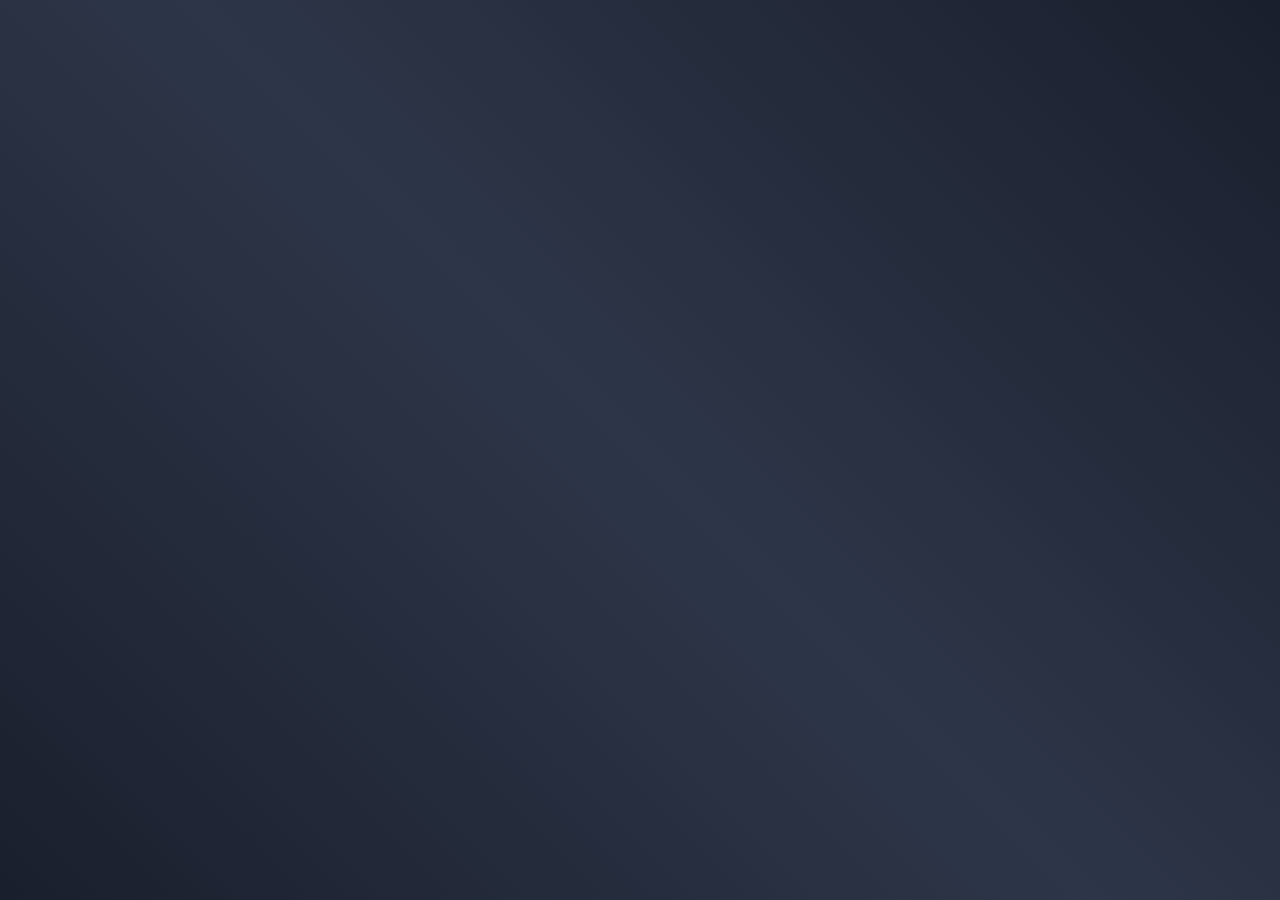
==== game.html @ f8955666 "Initial portfolio release: Browser RPG in vanilla JavaScript: character creation, quests, turn-based" ====
<!DOCTYPE html>
<html lang="tr">

<head>
    <meta charset="UTF-8">
    <meta name="viewport" content="width=device-width, initial-scale=1.0">
    <title>Medieval Quest - Gelişmiş RPG</title>
    <link rel="stylesheet" href="style.css">
    <link
        href="https://fonts.googleapis.com/css2?family=Cinzel:wght@400;500;600;700&family=Inter:wght@300;400;500;600;700&display=swap"
        rel="stylesheet">
</head>

<body>
    <canvas id="particle-canvas"></canvas>

    <!-- Ana Menü -->
    <div id="main-menu" class="screen active">
        <div class="hero-content">
            <h1 class="main-title font-medieval">Medieval Quest</h1>
            <p class="subtitle">
                Krallığın kaderi senin ellerinde. Efsaneni yazmaya hazır mısın?
            </p>
            <div class="action-buttons">
                <button class="btn btn-primary" onclick="continueLatestGame()">✨ Maceraya Devam Et</button>
                <button class="btn btn-secondary" onclick="openLoadGameModal()">💾 Kayıtlı Oyunlar</button>
                <button class="btn btn-info" onclick="openSettings()">⚙️ Ayarlar</button>
            </div>

            <!-- Hızlı İstatistikler -->
            <div class="quick-stats">
                <div class="stat-card">
                    <h3>Toplam Oynama Süresi</h3>
                    <p id="total-playtime">0 saat</p>
                </div>
                <div class="stat-card">
                    <h3>Tamamlanan Görevler</h3>
                    <p id="completed-quests">0</p>
                </div>
                <div class="stat-card">
                    <h3>Kazanılan Başarımlar</h3>
                    <p id="earned-achievements">0/50</p>
                </div>
            </div>
        </div>
    </div>

    <!-- Oyun Arayüzü -->
    <div id="game-container" class="hidden">
        <nav class="nav-bar">
            <!-- Dinamik olarak doldurulacak -->
        </nav>

        <main id="game-screen" class="screen game-screen">
            <div class="sidebar" id="left-sidebar">
                <!-- Karakter bilgileri -->
            </div>

            <div class="game-area" id="center-game-area">
                <!-- Lokasyon ve eylemler -->
            </div>

            <div class="right-panel" id="right-panel">
                <!-- Görevler ve bilgiler -->
            </div>
        </main>
    </div>

    <!-- Modal Pencereler -->
    <div id="load-game-modal" class="modal">
        <div class="modal-content large">
            <div class="modal-header">
                <h2 class="modal-title font-medieval">Kayıtlı Maceralar</h2>
                <button class="close-btn" onclick="closeLoadGameModal()">&times;</button>
            </div>
            <div id="save-slots-container"></div>
        </div>
    </div>

    <!-- Gelişmiş Karakter Yaratma -->
    <div id="character-creation-modal" class="modal">
        <div class="modal-content extra-large">
            <div class="modal-header">
                <h2 class="modal-title font-medieval">Efsaneni Yarat</h2>
                <button class="close-btn" onclick="closeCharacterCreationModal()">&times;</button>
            </div>

            <div class="creation-steps">
                <div class="step-indicator">
                    <span class="step active" data-step="1">İsim & Irk</span>
                    <span class="step" data-step="2">Sınıf</span>
                    <span class="step" data-step="3">Geçmiş</span>
                    <span class="step" data-step="4">Onay</span>
                </div>

                <div id="character-creation-content">
                    <!-- Adım 1: İsim ve Irk -->
                    <div class="creation-step active" id="step-1">
                        <div class="form-group">
                            <label for="character-name-input">Kahramanın Adı</label>
                            <input type="text" id="character-name-input" placeholder="Unutulmaz bir isim seç...">
                        </div>

                        <h3 class="font-medieval">Irk Seçimi</h3>
                        <div class="race-selection">
                            <div class="race-card" data-race="human">
                                <div class="race-icon">👨</div>
                                <h4>İnsan</h4>
                                <p>Uyum yeteneği yüksek, çok yönlü</p>
                                <div class="race-bonuses">
                                    <span>+1 Tüm Beceriler</span>
                                    <span>+10% XP Kazanımı</span>
                                </div>
                            </div>

                            <div class="race-card" data-race="elf">
                                <div class="race-icon">🧝</div>
                                <h4>Elf</h4>
                                <p>Doğa ile uyumlu, keskin nişancı</p>
                                <div class="race-bonuses">
                                    <span>+3 Çeviklik</span>
                                    <span>Okçuluk Ustalığı</span>
                                </div>
                            </div>

                            <div class="race-card" data-race="dwarf">
                                <div class="race-icon">🧔</div>
                                <h4>Cüce</h4>
                                <p>Dayanıklı, zanaatkâr ruhlu</p>
                                <div class="race-bonuses">
                                    <span>+3 Dayanıklılık</span>
                                    <span>Zırh Ustalığı</span>
                                </div>
                            </div>
                        </div>
                    </div>

                    <!-- Diğer adımlar buraya eklenecek -->
                </div>

                <div class="creation-navigation">
                    <button class="btn btn-secondary" onclick="previousCreationStep()">Geri</button>
                    <button class="btn btn-primary" onclick="nextCreationStep()">İleri</button>
                </div>
            </div>
        </div>
    </div>

    <!-- Gelişmiş Görev Defteri -->
    <div id="quest-journal-modal" class="modal">
        <div class="modal-content large">
            <div class="modal-header">
                <h2 class="modal-title font-medieval">Görev Defteri</h2>
                <button class="close-btn" onclick="closeQuestJournal()">&times;</button>
            </div>

            <div class="quest-tabs">
                <button class="tab-btn active" data-tab="active">Aktif Görevler</button>
                <button class="tab-btn" data-tab="completed">Tamamlananlar</button>
                <button class="tab-btn" data-tab="failed">Başarısızlar</button>
            </div>

            <div id="quest-journal-content"></div>
        </div>
    </div>

    <!-- GÖRSEL SAVAŞ EKRANI MODALI -->
    <div id="combat-modal" class="modal">
        <div class="modal-content large combat-content">
            <div class="modal-header">
                <h2 class="modal-title font-medieval" id="combat-title">Savaş!</h2>
                <!-- Kapatma butonu yok, savaş bitmeden çıkılmaz -->
            </div>

            <div class="combat-arena">
                <!-- Oyuncu Tarafı -->
                <div class="combatant player-side">
                    <div class="combat-portrait player-portrait">
                        👤
                    </div>
                    <div class="combat-stats">
                        <h3 id="combat-player-name">Kahraman</h3>
                        <div class="bar-container health-bar-container">
                            <div class="bar-fill health-bar" id="combat-player-hp" style="width: 100%;"></div>
                            <span class="bar-text" id="combat-player-hp-text">100/100</span>
                        </div>
                        <div class="energy-pips" id="combat-player-energy">
                            <!-- Enerji/Stamina göstergeleri -->
                            <span class="pip active">⚡</span><span class="pip active">⚡</span><span
                                class="pip active">⚡</span>
                        </div>
                    </div>
                    <div class="damage-indicator" id="player-damage-indicator"></div>
                </div>

                <!-- VS -->
                <div class="combat-vs font-medieval">VS</div>

                <!-- Düşman Tarafı -->
                <div class="combatant enemy-side">
                    <div class="combat-portrait enemy-portrait" id="combat-enemy-icon">
                        👹
                    </div>
                    <div class="combat-stats">
                        <h3 id="combat-enemy-name">Düşman</h3>
                        <div class="bar-container health-bar-container">
                            <div class="bar-fill health-bar" id="combat-enemy-hp" style="width: 100%;"></div>
                            <span class="bar-text" id="combat-enemy-hp-text">100/100</span>
                        </div>
                        <div class="energy-pips" id="combat-enemy-energy">
                            <span class="pip active">💀</span><span class="pip active">💀</span><span
                                class="pip active">💀</span>
                        </div>
                    </div>
                    <div class="damage-indicator" id="enemy-damage-indicator"></div>
                </div>
            </div>

            <div class="combat-log" id="combat-log-display">
                <!-- Savaş günlüğü -->
                <p>Savaş başlıyor...</p>
            </div>

            <div class="combat-actions">
                <button class="btn btn-primary" onclick="combatAction('attack')">⚔️ Saldır</button>
                <button class="btn btn-secondary" onclick="combatAction('defend')">🛡️ Savun</button>
                <button class="btn btn-info" onclick="combatAction('item')">🧪 Eşya</button>
                <button class="btn btn-danger" onclick="combatAction('flee')">🏃 Kaç</button>
            </div>
        </div>
    </div>

    <!-- TÜCCAR / DÜKKAN MODALI -->
    <div id="merchant-modal" class="modal">
        <div class="modal-content large">
            <div class="modal-header">
                <h2 class="modal-title font-medieval" id="merchant-title">Dükkan</h2>
                <button class="close-btn" onclick="closeMerchantModal()">&times;</button>
            </div>

            <div class="merchant-layout">
                <div class="merchant-keeper">
                    <div class="merchant-portrait">👳</div>
                    <p class="merchant-quote">"En iyi mallar bende, dostum!"</p>
                    <div class="player-gold-display">
                        💰 Senin Altının: <span id="player-gold-amount">0</span>
                    </div>
                </div>

                <div class="shop-tabs">
                    <button class="tab-btn active" onclick="switchShopTab('buy')">Satın Al</button>
                    <button class="tab-btn" onclick="switchShopTab('sell')">Sat</button>
                </div>

                <div class="shop-items-grid" id="shop-items-container">
                    <!-- Eşyalar buraya gelecek -->
                </div>
            </div>
        </div>
    </div>

    <!-- Gelişmiş Envanter Sistemi -->
    <div id="inventory-modal" class="modal">
        <div class="modal-content large">
            <div class="modal-header">
                <h2 class="modal-title font-medieval">Envanter & Ekipman</h2>
                <button class="close-btn" onclick="closeInventory()">&times;</button>
            </div>

            <div class="inventory-layout">
                <div class="equipment-slots">
                    <!-- Ekipman yuvaları -->
                </div>

                <div class="inventory-grid-container">
                    <div class="inventory-controls">
                        <input type="text" placeholder="Eşya ara..." id="item-search">
                        <select id="item-filter">
                            <option value="all">Tüm Eşyalar</option>
                            <option value="weapon">Silahlar</option>
                            <option value="armor">Zırhlar</option>
                            <option value="consumable">Tüketilebilirler</option>
                            <option value="quest">Görev Eşyaları</option>
                        </select>
                    </div>

                    <div class="inventory-grid" id="inventory-items"></div>
                </div>
            </div>
        </div>
    </div>

    <!-- Diğer modal pencereler... -->

    <script src="gamedata.js"></script>
    <script src="system.js"></script>
    <script src="audio.js"></script>
    <script src="main.js"></script>
</body>

</html>
---- style.css ----
/* =================================================================================
   GELİŞMİŞ CSS - Medieval Quest RPG v3.0
   ================================================================================= */

   :root {
    /* Renk Paleti */
    --primary-dark: #1a1f2d;
    --primary-medium: #2d3648;
    --primary-light: #3f4b63;
    --accent-gold: #d4af37;
    --accent-silver: #c0c0c0;
    --accent-bronze: #cd7f32;
    --text-primary: #e0e0e0;
    --text-secondary: #b0b0b0;
    --text-muted: #888;
    --success: #4caf50;
    --warning: #ff9800;
    --danger: #f44336;
    --info: #2196f3;
    
    /* Tipografi */
    --font-medieval: 'Cinzel', serif;
    --font-ui: 'Inter', sans-serif;
    
    /* Boyutlar */
    --border-radius: 8px;
    --border-radius-lg: 12px;
    --spacing-xs: 4px;
    --spacing-sm: 8px;
    --spacing-md: 16px;
    --spacing-lg: 24px;
    --spacing-xl: 32px;
    
    /* Animasyonlar */
    --transition-fast: 0.2s ease;
    --transition-normal: 0.3s ease;
    --transition-slow: 0.5s ease;
}

/* Temel Stiller */
* {
    margin: 0;
    padding: 0;
    box-sizing: border-box;
}

body {
    font-family: var(--font-ui);
    background: linear-gradient(135deg, var(--primary-dark) 0%, var(--primary-medium) 100%);
    color: var(--text-primary);
    min-height: 100vh;
    overflow-x: hidden;
}

.font-medieval {
    font-family: var(--font-medieval);
    font-weight: 600;
    letter-spacing: 0.5px;
}

/* Parçacık Arkaplanı */
#particle-canvas {
    position: fixed;
    top: 0;
    left: 0;
    width: 100%;
    height: 100%;
    z-index: -1;
    background: linear-gradient(45deg, #1a1f2d 0%, #2d3648 50%, #1a1f2d 100%);
}

/* Ekran Yönetimi */
.screen {
    display: none;
    min-height: 100vh;
    padding: var(--spacing-lg);
}

.screen.active {
    display: flex;
    flex-direction: column;
}

/* Ana Menü */
#main-menu {
    justify-content: center;
    align-items: center;
    text-align: center;
    background: rgba(26, 31, 45, 0.9);
}

.hero-content {
    max-width: 800px;
    padding: var(--spacing-xl);
}

.main-title {
    font-size: 4rem;
    color: var(--accent-gold);
    text-shadow: 0 0 20px rgba(212, 175, 55, 0.5);
    margin-bottom: var(--spacing-md);
    animation: glow 2s ease-in-out infinite alternate;
}

.subtitle {
    font-size: 1.2rem;
    color: var(--text-secondary);
    margin-bottom: var(--spacing-xl);
    line-height: 1.6;
}

@keyframes glow {
    from { text-shadow: 0 0 20px rgba(212, 175, 55, 0.5); }
    to { text-shadow: 0 0 30px rgba(212, 175, 55, 0.8), 0 0 40px rgba(212, 175, 55, 0.6); }
}

/* Buton Sistemleri */
.btn {
    padding: var(--spacing-md) var(--spacing-lg);
    border: none;
    border-radius: var(--border-radius);
    font-family: var(--font-ui);
    font-size: 1rem;
    font-weight: 600;
    cursor: pointer;
    transition: all var(--transition-fast);
    text-decoration: none;
    display: inline-flex;
    align-items: center;
    justify-content: center;
    gap: var(--spacing-sm);
    margin: var(--spacing-sm);
    min-width: 160px;
}

.btn-primary {
    background: linear-gradient(135deg, var(--accent-gold) 0%, #b8941f 100%);
    color: var(--primary-dark);
    box-shadow: 0 4px 15px rgba(212, 175, 55, 0.3);
}

.btn-primary:hover {
    transform: translateY(-2px);
    box-shadow: 0 6px 20px rgba(212, 175, 55, 0.4);
}

.btn-secondary {
    background: rgba(63, 75, 99, 0.8);
    color: var(--text-primary);
    border: 2px solid var(--primary-light);
}

.btn-secondary:hover {
    background: rgba(63, 75, 99, 1);
    border-color: var(--accent-silver);
}

.btn-info {
    background: transparent;
    color: var(--accent-silver);
    border: 2px solid var(--accent-silver);
}

.btn-info:hover {
    background: rgba(192, 192, 192, 0.1);
}

.action-buttons {
    display: flex;
    gap: var(--spacing-md);
    justify-content: center;
    flex-wrap: wrap;
    margin: var(--spacing-xl) 0;
}

/* Hızlı İstatistikler */
.quick-stats {
    display: grid;
    grid-template-columns: repeat(auto-fit, minmax(200px, 1fr));
    gap: var(--spacing-md);
    margin-top: var(--spacing-xl);
    max-width: 600px;
    margin-left: auto;
    margin-right: auto;
}

.stat-card {
    background: rgba(45, 54, 72, 0.6);
    padding: var(--spacing-lg);
    border-radius: var(--border-radius);
    border-left: 4px solid var(--accent-gold);
    text-align: left;
}

.stat-card h3 {
    font-size: 0.9rem;
    color: var(--text-secondary);
    margin-bottom: var(--spacing-xs);
}

.stat-card p {
    font-size: 1.5rem;
    font-weight: 700;
    color: var(--accent-gold);
}

/* Oyun Arayüzü */
#game-container {
    display: flex;
    flex-direction: column;
    min-height: 100vh;
}

.nav-bar {
    background: rgba(26, 31, 45, 0.95);
    padding: var(--spacing-md);
    border-bottom: 2px solid var(--accent-gold);
    display: flex;
    justify-content: space-between;
    align-items: center;
    backdrop-filter: blur(10px);
}

.game-screen {
    display: grid;
    grid-template-columns: 280px 1fr 320px;
    gap: var(--spacing-md);
    flex: 1;
    padding: var(--spacing-md);
}

/* Yan Paneller */
.sidebar, .right-panel {
    background: rgba(45, 54, 72, 0.8);
    border-radius: var(--border-radius-lg);
    padding: var(--spacing-md);
    backdrop-filter: blur(5px);
    border: 1px solid rgba(63, 75, 99, 0.5);
}

/* Karakter Paneli */
.character-panel {
    text-align: center;
}

.character-portrait {
    width: 120px;
    height: 120px;
    border-radius: 50%;
    background: linear-gradient(135deg, var(--primary-light) 0%, var(--primary-medium) 100%);
    margin: 0 auto var(--spacing-md);
    display: flex;
    align-items: center;
    justify-content: center;
    font-size: 3rem;
    border: 3px solid var(--accent-gold);
}

.status-bars {
    margin: var(--spacing-md) 0;
}

.status-bar {
    margin: var(--spacing-sm) 0;
    text-align: left;
}

.bar-label {
    display: flex;
    justify-content: space-between;
    font-size: 0.9rem;
    margin-bottom: 2px;
}

.bar-container {
    height: 8px;
    background: rgba(0, 0, 0, 0.3);
    border-radius: 4px;
    overflow: hidden;
}

.bar-fill {
    height: 100%;
    border-radius: 4px;
    transition: width var(--transition-normal);
}

.health-bar { background: linear-gradient(90deg, #f44336, #ff9800); }
.mana-bar { background: linear-gradient(90deg, #2196f3, #03a9f4); }
.stamina-bar { background: linear-gradient(90deg, #4caf50, #8bc34a); }

/* Ekipman Grid */
.equipment-grid {
    display: grid;
    grid-template-columns: repeat(2, 1fr);
    gap: var(--spacing-sm);
    margin-top: var(--spacing-md);
}

.equipment-slot {
    background: rgba(63, 75, 99, 0.5);
    border: 2px dashed rgba(192, 192, 192, 0.3);
    border-radius: var(--border-radius);
    height: 60px;
    display: flex;
    align-items: center;
    justify-content: center;
    cursor: pointer;
    transition: all var(--transition-fast);
}

.equipment-slot:hover {
    border-color: var(--accent-silver);
    background: rgba(63, 75, 99, 0.7);
}

.equipment-slot.filled {
    border-style: solid;
    border-color: var(--accent-gold);
}

/* Ana Oyun Alanı */
.game-area {
    background: rgba(26, 31, 45, 0.9);
    border-radius: var(--border-radius-lg);
    padding: var(--spacing-lg);
    min-height: 600px;
}

.location-display {
    text-align: center;
}

.location-image {
    width: 100%;
    height: 300px;
    background: linear-gradient(135deg, #3f4b63 0%, #2d3648 100%);
    border-radius: var(--border-radius);
    margin: var(--spacing-md) 0;
    display: flex;
    align-items: center;
    justify-content: center;
    font-size: 4rem;
    color: rgba(255, 255, 255, 0.1);
}

.location-actions {
    display: grid;
    grid-template-columns: repeat(auto-fit, minmax(200px, 1fr));
    gap: var(--spacing-md);
    margin-top: var(--spacing-lg);
}

.action-btn {
    padding: var(--spacing-md);
    background: rgba(63, 75, 99, 0.7);
    border: 2px solid transparent;
    border-radius: var(--border-radius);
    color: var(--text-primary);
    font-family: var(--font-ui);
    font-size: 1rem;
    cursor: pointer;
    transition: all var(--transition-fast);
    display: flex;
    align-items: center;
    justify-content: center;
    gap: var(--spacing-sm);
}

.action-btn:hover {
    background: rgba(63, 75, 99, 1);
    border-color: var(--accent-gold);
    transform: translateY(-1px);
}

/* Sağ Panel - Görev Takipçisi */
.quest-tracker {
    max-height: 400px;
    overflow-y: auto;
}

.quest-tracker-item {
    background: rgba(63, 75, 99, 0.5);
    border-radius: var(--border-radius);
    padding: var(--spacing-md);
    margin-bottom: var(--spacing-md);
    border-left: 3px solid var(--accent-gold);
}

.quest-tracker-item h4 {
    color: var(--accent-gold);
    margin-bottom: var(--spacing-sm);
}

.quest-objective {
    display: flex;
    align-items: center;
    gap: var(--spacing-sm);
    margin: var(--spacing-xs) 0;
    font-size: 0.9rem;
}

.quest-objective.completed {
    color: var(--text-muted);
    text-decoration: line-through;
}

.objective-status {
    font-weight: bold;
}

.objective-progress {
    margin-left: auto;
    font-size: 0.8rem;
    color: var(--text-muted);
}

/* Modal Sistemleri */
.modal {
    display: none;
    position: fixed;
    top: 0;
    left: 0;
    width: 100%;
    height: 100%;
    background: rgba(0, 0, 0, 0.8);
    z-index: 1000;
    backdrop-filter: blur(5px);
}

.modal.active {
    display: flex;
    align-items: center;
    justify-content: center;
}

.modal-content {
    background: linear-gradient(135deg, var(--primary-medium) 0%, var(--primary-dark) 100%);
    border-radius: var(--border-radius-lg);
    border: 2px solid var(--accent-gold);
    max-width: 90%;
    max-height: 90%;
    overflow: hidden;
    box-shadow: 0 20px 40px rgba(0, 0, 0, 0.5);
}

.modal-content.small { width: 400px; }
.modal-content.medium { width: 600px; }
.modal-content.large { width: 800px; }
.modal-content.extra-large { width: 1000px; }

.modal-header {
    background: rgba(26, 31, 45, 0.9);
    padding: var(--spacing-lg);
    border-bottom: 1px solid var(--accent-gold);
    display: flex;
    justify-content: space-between;
    align-items: center;
}

.modal-title {
    color: var(--accent-gold);
    font-size: 1.5rem;
}

.close-btn {
    background: none;
    border: none;
    color: var(--text-secondary);
    font-size: 1.5rem;
    cursor: pointer;
    padding: var(--spacing-xs);
    transition: color var(--transition-fast);
}

.close-btn:hover {
    color: var(--accent-gold);
}

.modal-body {
    padding: var(--spacing-lg);
    max-height: 70vh;
    overflow-y: auto;
}

/* Karakter Yaratma */
.creation-steps {
    display: flex;
    flex-direction: column;
    height: 600px;
}

.step-indicator {
    display: flex;
    justify-content: space-between;
    margin-bottom: var(--spacing-lg);
    padding: 0 var(--spacing-lg);
}

.step {
    padding: var(--spacing-sm) var(--spacing-md);
    background: rgba(63, 75, 99, 0.5);
    border-radius: var(--border-radius);
    color: var(--text-muted);
    cursor: pointer;
    transition: all var(--transition-fast);
}

.step.active {
    background: var(--accent-gold);
    color: var(--primary-dark);
    font-weight: 600;
}

.creation-step {
    display: none;
    flex: 1;
    padding: var(--spacing-lg);
}

.creation-step.active {
    display: block;
}

.race-selection {
    display: grid;
    grid-template-columns: repeat(auto-fit, minmax(200px, 1fr));
    gap: var(--spacing-md);
    margin-top: var(--spacing-lg);
}

.race-card {
    background: rgba(63, 75, 99, 0.5);
    border: 2px solid transparent;
    border-radius: var(--border-radius);
    padding: var(--spacing-lg);
    text-align: center;
    cursor: pointer;
    transition: all var(--transition-fast);
}

.race-card:hover {
    border-color: var(--accent-silver);
    transform: translateY(-2px);
}

.race-card.selected {
    border-color: var(--accent-gold);
    background: rgba(212, 175, 55, 0.1);
}

.race-icon {
    font-size: 3rem;
    margin-bottom: var(--spacing-md);
}

.race-bonuses {
    margin-top: var(--spacing-md);
}

.race-bonuses span {
    display: block;
    font-size: 0.8rem;
    color: var(--success);
    margin: 2px 0;
}

/* Envanter Sistemi */
.inventory-layout {
    display: grid;
    grid-template-columns: 300px 1fr;
    gap: var(--spacing-lg);
    height: 500px;
}

.equipment-slots {
    display: grid;
    grid-template-rows: repeat(8, 60px);
    gap: var(--spacing-sm);
}

.equipment-slot-large {
    background: rgba(63, 75, 99, 0.5);
    border: 2px dashed rgba(192, 192, 192, 0.3);
    border-radius: var(--border-radius);
    display: flex;
    align-items: center;
    justify-content: center;
    cursor: pointer;
}

.inventory-controls {
    display: flex;
    gap: var(--spacing-md);
    margin-bottom: var(--spacing-md);
}

#item-search, #item-filter {
    padding: var(--spacing-sm);
    background: rgba(63, 75, 99, 0.7);
    border: 1px solid var(--primary-light);
    border-radius: var(--border-radius);
    color: var(--text-primary);
    font-family: var(--font-ui);
}

.inventory-grid {
    display: grid;
    grid-template-columns: repeat(5, 1fr);
    gap: var(--spacing-sm);
    max-height: 400px;
    overflow-y: auto;
}

.inventory-item {
    background: rgba(63, 75, 99, 0.5);
    border: 1px solid transparent;
    border-radius: var(--border-radius);
    padding: var(--spacing-sm);
    text-align: center;
    cursor: pointer;
    transition: all var(--transition-fast);
}

.inventory-item:hover {
    border-color: var(--accent-silver);
    background: rgba(63, 75, 99, 0.7);
}

.item-icon {
    font-size: 2rem;
    margin-bottom: var(--spacing-xs);
}

.item-name {
    font-size: 0.8rem;
    margin-bottom: 2px;
}

.item-stats {
    font-size: 0.7rem;
    color: var(--text-muted);
}

/* Toast Bildirimleri */
.toast-container {
    position: fixed;
    top: 20px;
    right: 20px;
    z-index: 2000;
}

.toast {
    background: rgba(45, 54, 72, 0.95);
    border-left: 4px solid var(--accent-gold);
    border-radius: var(--border-radius);
    padding: var(--spacing-md);
    margin-bottom: var(--spacing-sm);
    min-width: 300px;
    box-shadow: 0 4px 15px rgba(0, 0, 0, 0.3);
    animation: slideInRight 0.3s ease;
    backdrop-filter: blur(10px);
}

.toast.success { border-left-color: var(--success); }
.toast.warning { border-left-color: var(--warning); }
.toast.error { border-left-color: var(--danger); }
.toast.info { border-left-color: var(--info); }

@keyframes slideInRight {
    from { transform: translateX(100%); opacity: 0; }
    to { transform: translateX(0); opacity: 1; }
}

/* Responsive Tasarım */
@media (max-width: 1200px) {
    .game-screen {
        grid-template-columns: 250px 1fr;
    }
    
    .right-panel {
        display: none;
    }
}

@media (max-width: 768px) {
    .game-screen {
        grid-template-columns: 1fr;
        gap: var(--spacing-md);
    }
    
    .sidebar {
        order: 2;
    }
    
    .game-area {
        order: 1;
    }
    
    .main-title {
        font-size: 2.5rem;
    }
    
    .action-buttons {
        flex-direction: column;
        align-items: center;
    }
    
    .btn {
        width: 100%;
        max-width: 300px;
    }
    
    .modal-content.extra-large {
        width: 95%;
        height: 95%;
    }
    
    .inventory-layout {
        grid-template-columns: 1fr;
        grid-template-rows: auto 1fr;
    }
}

/* Utility Sınıfları */
.hidden { display: none !important; }
.text-center { text-align: center; }
.text-right { text-align: right; }
.mt-1 { margin-top: var(--spacing-sm); }
.mt-2 { margin-top: var(--spacing-md); }
.mt-3 { margin-top: var(--spacing-lg); }
.mb-1 { margin-bottom: var(--spacing-sm); }
.mb-2 { margin-bottom: var(--spacing-md); }
.mb-3 { margin-bottom: var(--spacing-lg); }

/* Scrollbar Özelleştirme */
::-webkit-scrollbar {
    width: 8px;
}

::-webkit-scrollbar-track {
    background: rgba(63, 75, 99, 0.3);
    border-radius: 4px;
}


::-webkit-scrollbar-thumb {
    background: var(--accent-gold);
    border-radius: 4px;
}

::-webkit-scrollbar-thumb:hover {
    background: #b8941f;
}

/* =================================================================================
   YENİ EKLENEN STİLLER (AUDIO, SAVAŞ, DÜKKAN)
   ================================================================================= */

/* --- SAVAŞ EKRANI STİLLERİ --- */
.combat-content {
    background: linear-gradient(135deg, #2d1b2d 0%, #1a1a2e 100%);
    border-color: #f44336;
    display: flex;
    flex-direction: column;
}

.combat-arena {
    display: flex;
    justify-content: space-between;
    align-items: center;
    padding: var(--spacing-lg);
    background: rgba(0, 0, 0, 0.3);
    border-radius: var(--border-radius);
    margin-bottom: var(--spacing-md);
    position: relative;
    min-height: 250px;
}

.combatant {
    display: flex;
    flex-direction: column;
    align-items: center;
    width: 40%;
    position: relative;
}

.combat-portrait {
    width: 100px;
    height: 100px;
    border-radius: 50%;
    background: #3f4b63;
    display: flex;
    align-items: center;
    justify-content: center;
    font-size: 3rem;
    border: 4px solid #555;
    box-shadow: 0 0 20px rgba(0,0,0,0.5);
    transition: transform 0.2s;
    z-index: 2;
}

.player-portrait { border-color: var(--accent-gold); }
.enemy-portrait { border-color: #f44336; }

.combat-stats {
    width: 100%;
    margin-top: var(--spacing-md);
    background: rgba(0, 0, 0, 0.5);
    padding: var(--spacing-sm);
    border-radius: var(--border-radius);
}

.health-bar-container {
    height: 12px;
    background: #111;
    margin-top: 5px;
    position: relative;
}

.health-bar {
    transition: width 0.3s ease-out;
}

.bar-text {
    position: absolute;
    top: -18px;
    right: 0;
    font-size: 0.8rem;
    color: #fff;
}

.energy-pips {
    margin-top: 5px;
    display: flex;
    justify-content: center;
    font-size: 0.8rem;
}

.pip { opacity: 0.3; margin: 0 2px; }
.pip.active { opacity: 1; text-shadow: 0 0 5px yellow; }

.combat-vs {
    font-size: 3rem;
    font-weight: bold;
    color: #f44336;
    text-shadow: 0 0 10px rgba(244, 67, 54, 0.5);
    animation: pulse 1s infinite alternate;
}

.combat-log {
    flex: 1;
    background: rgba(0, 0, 0, 0.6);
    border: 1px solid #444;
    padding: var(--spacing-md);
    border-radius: var(--border-radius);
    margin-bottom: var(--spacing-md);
    height: 150px;
    overflow-y: auto;
    font-size: 0.9rem;
    line-height: 1.5;
    color: #ccc;
}

.combat-log p { margin-bottom: 4px; border-bottom: 1px solid rgba(255,255,255,0.05); padding-bottom: 2px; }
.log-damage { color: #f44336; }
.log-heal { color: #4caf50; }
.log-info { color: #2196f3; }

.combat-actions {
    display: flex;
    justify-content: center;
    gap: var(--spacing-md);
}

/* Hasar Animasyonu */
.damage-indicator {
    position: absolute;
    top: 20%;
    left: 50%;
    transform: translate(-50%, -50%);
    font-size: 2rem;
    font-weight: bold;
    color: #f44336;
    opacity: 0;
    pointer-events: none;
    z-index: 10;
}

@keyframes damageFloat {
    0% { transform: translate(-50%, -50%) scale(0.5); opacity: 0; }
    20% { transform: translate(-50%, -80%) scale(1.5); opacity: 1; }
    100% { transform: translate(-50%, -150%) scale(1); opacity: 0; }
}

.damage-anim {
    animation: damageFloat 0.8s ease-out forwards;
}

/* Savaş Efektleri */
.shake { animation: shake 0.5s; }
@keyframes shake {
  0% { transform: translate(1px, 1px) rotate(0deg); }
  10% { transform: translate(-1px, -2px) rotate(-1deg); }
  20% { transform: translate(-3px, 0px) rotate(1deg); }
  30% { transform: translate(3px, 2px) rotate(0deg); }
  40% { transform: translate(1px, -1px) rotate(1deg); }
  50% { transform: translate(-1px, 2px) rotate(-1deg); }
  60% { transform: translate(-3px, 1px) rotate(0deg); }
  70% { transform: translate(3px, 1px) rotate(-1deg); }
  80% { transform: translate(-1px, -1px) rotate(1deg); }
  90% { transform: translate(1px, 2px) rotate(0deg); }
  100% { transform: translate(1px, -2px) rotate(-1deg); }
}

/* --- TÜCCAR EKRANI STİLLERİ --- */
.merchant-layout {
    display: flex;
    flex-direction: column;
    height: 500px;
}

.merchant-keeper {
    display: flex;
    align-items: center;
    background: rgba(0, 0, 0, 0.3);
    padding: var(--spacing-md);
    border-radius: var(--border-radius);
    margin-bottom: var(--spacing-md);
}

.merchant-portrait {
    font-size: 3rem;
    margin-right: var(--spacing-md);
    background: #3f4b63;
    width: 60px;
    height: 60px;
    border-radius: 50%;
    display: flex;
    align-items: center;
    justify-content: center;
    border: 2px solid var(--accent-gold);
}

.merchant-quote {
    font-style: italic;
    color: var(--text-secondary);
    flex: 1;
}

.player-gold-display {
    font-size: 1.2rem;
    color: var(--accent-gold);
    font-weight: bold;
    background: rgba(0,0,0,0.5);
    padding: 5px 10px;
    border-radius: 4px;
}

.shop-tabs {
    display: flex;
    gap: var(--spacing-sm);
    margin-bottom: var(--spacing-md);
}

.tab-btn {
    padding: var(--spacing-sm) var(--spacing-md);
    background: rgba(63, 75, 99, 0.5);
    border: none;
    color: var(--text-secondary);
    cursor: pointer;
    border-radius: var(--border-radius) var(--border-radius) 0 0;
    font-weight: bold;
}

.tab-btn.active {
    background: var(--accent-gold);
    color: var(--primary-dark);
}

.shop-items-grid {
    flex: 1;
    overflow-y: auto;
    display: grid;
    grid-template-columns: repeat(auto-fill, minmax(180px, 1fr));
    gap: var(--spacing-sm);
    padding: var(--spacing-sm);
    background: rgba(0,0,0,0.2);
    border-radius: var(--border-radius);
}

.shop-item {
    background: rgba(63, 75, 99, 0.4);
    border: 1px solid #444;
    border-radius: var(--border-radius);
    padding: var(--spacing-sm);
    display: flex;
    flex-direction: column;
    align-items: center;
    text-align: center;
    transition: all 0.2s;
}

.shop-item:hover {
    background: rgba(63, 75, 99, 0.7);
    border-color: var(--accent-gold);
}

.shop-item-icon { font-size: 2rem; margin-bottom: 5px; }
.shop-item-name { font-weight: bold; font-size: 0.9rem; margin-bottom: 5px; }
.shop-item-price { color: var(--accent-gold); margin-bottom: 5px; font-weight: bold; }
.shop-item-btn { 
    width: 100%; 
    padding: 4px; 
    background: var(--accent-gold); 
    border: none; 
    border-radius: 4px; 
    cursor: pointer; 
    color: #1a1f2d; 
    font-weight: bold; 
}
.shop-item-btn:hover { filter: brightness(1.1); }
/* ===== Landing page ===== */
.landing-page-body {
    margin: 0;
    min-height: 100vh;
    display: flex;
    align-items: center;
    justify-content: center;
    text-align: center;
    overflow: hidden;
}

#particle-canvas {
    position: fixed;
    inset: 0;
    z-index: 0;
    pointer-events: none;
}

.landing-container {
    position: relative;
    z-index: 1;
    padding: 2rem;
    max-width: 720px;
}

.landing-container .main-title {
    font-size: clamp(3rem, 9vw, 6rem);
    margin: 0 0 1rem;
    letter-spacing: 0.04em;
}

.landing-container .subtitle {
    font-size: clamp(1rem, 2.4vw, 1.35rem);
    margin: 0 0 2.5rem;
}

.btn-large {
    padding: 1rem 2.75rem;
    font-size: 1.1rem;
    letter-spacing: 0.12em;
    text-decoration: none;
    display: inline-block;
}
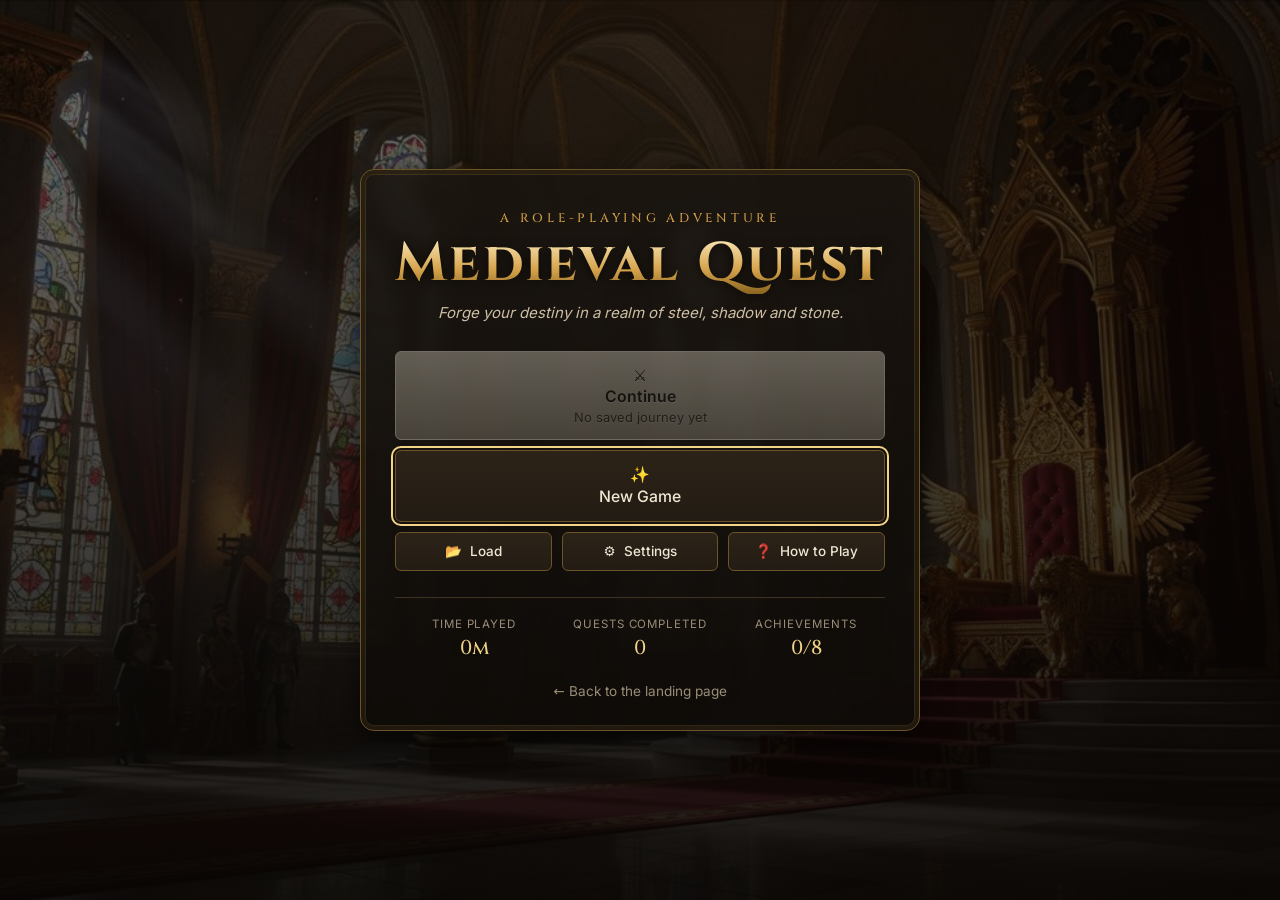
==== commit 303ad65a: "Rewrite the game in English: full quests, combat, shops, crafting and saves" ====
--- a/game.html
+++ b/game.html
@@ -1,301 +1,78 @@
 <!DOCTYPE html>
-<html lang="tr">
-
+<html lang="en">
 <head>
     <meta charset="UTF-8">
     <meta name="viewport" content="width=device-width, initial-scale=1.0">
-    <title>Medieval Quest - Gelişmiş RPG</title>
+    <meta name="description" content="Medieval Quest: a browser role-playing game with quests, turn-based combat, crafting and a living world.">
+    <meta name="theme-color" content="#0d0b09">
+    <title>Medieval Quest - Play</title>
+    <link rel="icon" href="data:image/svg+xml,%3Csvg xmlns='http://www.w3.org/2000/svg' viewBox='0 0 100 100'%3E%3Ctext y='.9em' font-size='90'%3E%E2%9A%9C%EF%B8%8F%3C/text%3E%3C/svg%3E">
     <link rel="stylesheet" href="style.css">
-    <link
-        href="https://fonts.googleapis.com/css2?family=Cinzel:wght@400;500;600;700&family=Inter:wght@300;400;500;600;700&display=swap"
-        rel="stylesheet">
 </head>
+<body data-screen="title">
+    <a class="skip-link" href="#scene">Skip to the game</a>
+    <div id="boot" class="boot" role="status" aria-live="polite">
+        <div class="boot-inner"><div class="spinner" aria-hidden="true"></div><p class="font-title">Loading the realm...</p></div>
+    </div>
+    <noscript><div class="noscript">Medieval Quest needs JavaScript to run. Please enable it and reload the page.</div></noscript>
 
-<body>
-    <canvas id="particle-canvas"></canvas>
-
-    <!-- Ana Menü -->
-    <div id="main-menu" class="screen active">
-        <div class="hero-content">
-            <h1 class="main-title font-medieval">Medieval Quest</h1>
-            <p class="subtitle">
-                Krallığın kaderi senin ellerinde. Efsaneni yazmaya hazır mısın?
-            </p>
-            <div class="action-buttons">
-                <button class="btn btn-primary" onclick="continueLatestGame()">✨ Maceraya Devam Et</button>
-                <button class="btn btn-secondary" onclick="openLoadGameModal()">💾 Kayıtlı Oyunlar</button>
-                <button class="btn btn-info" onclick="openSettings()">⚙️ Ayarlar</button>
-            </div>
-
-            <!-- Hızlı İstatistikler -->
-            <div class="quick-stats">
-                <div class="stat-card">
-                    <h3>Toplam Oynama Süresi</h3>
-                    <p id="total-playtime">0 saat</p>
-                </div>
-                <div class="stat-card">
-                    <h3>Tamamlanan Görevler</h3>
-                    <p id="completed-quests">0</p>
-                </div>
-                <div class="stat-card">
-                    <h3>Kazanılan Başarımlar</h3>
-                    <p id="earned-achievements">0/50</p>
+    <!-- Title screen -->
+    <main id="title-screen" class="title-screen">
+        <div class="title-card">
+            <p class="title-kicker font-title">A role-playing adventure</p>
+            <h1 class="title-name font-title">Medieval Quest</h1>
+            <p class="title-tag">Forge your destiny in a realm of steel, shadow and stone.</p>
+            <div class="title-menu">
+                <button id="btn-continue" class="btn btn-gold btn-big" data-action="continue" disabled></button>
+                <button class="btn btn-big" data-action="start-new"><span aria-hidden="true">✨</span> New Game</button>
+                <div class="title-row">
+                    <button class="btn" data-action="open-load"><span aria-hidden="true">📂</span> Load</button>
+                    <button class="btn" data-action="open-settings"><span aria-hidden="true">⚙️</span> Settings</button>
+                    <button class="btn" data-action="open-help"><span aria-hidden="true">❓</span> How to Play</button>
                 </div>
             </div>
+            <dl class="title-stats" aria-label="Lifetime statistics">
+                <div><dt>Time played</dt><dd id="stat-playtime">0m</dd></div>
+                <div><dt>Quests completed</dt><dd id="stat-quests">0</dd></div>
+                <div><dt>Achievements</dt><dd id="stat-achievements">0/8</dd></div>
+            </dl>
+            <a class="back-link" href="index.html">← Back to the landing page</a>
         </div>
+    </main>
+
+    <!-- Game -->
+    <div id="game" class="game" hidden data-panel="scene">
+        <header id="topbar" class="topbar"></header>
+        <div class="game-grid">
+            <section id="panel-hero" class="panel panel-hero" data-panel-id="hero" aria-label="Hero"></section>
+            <main id="scene" class="panel panel-scene" data-panel-id="scene" aria-label="Current location"></main>
+            <aside class="col-right">
+                <section class="panel panel-quests" data-panel-id="quests" aria-labelledby="quests-h">
+                    <h2 id="quests-h" class="panel-title font-title">Quests</h2>
+                    <div id="panel-quests-body"></div>
+                </section>
+                <section class="panel panel-log" data-panel-id="log" aria-labelledby="log-h">
+                    <h2 id="log-h" class="panel-title font-title">Chronicle</h2>
+                    <div id="panel-log-body"></div>
+                </section>
+            </aside>
+        </div>
+        <nav class="tabbar" aria-label="Game panels">
+            <button data-action="panel" data-panel="scene" aria-pressed="true"><span aria-hidden="true">🏰</span>Place</button>
+            <button data-action="panel" data-panel="hero" aria-pressed="false"><span aria-hidden="true">🧙</span>Hero</button>
+            <button data-action="panel" data-panel="quests" aria-pressed="false"><span aria-hidden="true">📜</span>Quests</button>
+            <button data-action="panel" data-panel="log" aria-pressed="false"><span aria-hidden="true">🕯️</span>Log</button>
+        </nav>
+        <div id="save-indicator" class="save-indicator" role="status" aria-live="polite"></div>
     </div>
 
-    <!-- Oyun Arayüzü -->
-    <div id="game-container" class="hidden">
-        <nav class="nav-bar">
-            <!-- Dinamik olarak doldurulacak -->
-        </nav>
-
-        <main id="game-screen" class="screen game-screen">
-            <div class="sidebar" id="left-sidebar">
-                <!-- Karakter bilgileri -->
-            </div>
-
-            <div class="game-area" id="center-game-area">
-                <!-- Lokasyon ve eylemler -->
-            </div>
-
-            <div class="right-panel" id="right-panel">
-                <!-- Görevler ve bilgiler -->
-            </div>
-        </main>
-    </div>
-
-    <!-- Modal Pencereler -->
-    <div id="load-game-modal" class="modal">
-        <div class="modal-content large">
-            <div class="modal-header">
-                <h2 class="modal-title font-medieval">Kayıtlı Maceralar</h2>
-                <button class="close-btn" onclick="closeLoadGameModal()">&times;</button>
-            </div>
-            <div id="save-slots-container"></div>
-        </div>
-    </div>
-
-    <!-- Gelişmiş Karakter Yaratma -->
-    <div id="character-creation-modal" class="modal">
-        <div class="modal-content extra-large">
-            <div class="modal-header">
-                <h2 class="modal-title font-medieval">Efsaneni Yarat</h2>
-                <button class="close-btn" onclick="closeCharacterCreationModal()">&times;</button>
-            </div>
-
-            <div class="creation-steps">
-                <div class="step-indicator">
-                    <span class="step active" data-step="1">İsim & Irk</span>
-                    <span class="step" data-step="2">Sınıf</span>
-                    <span class="step" data-step="3">Geçmiş</span>
-                    <span class="step" data-step="4">Onay</span>
-                </div>
-
-                <div id="character-creation-content">
-                    <!-- Adım 1: İsim ve Irk -->
-                    <div class="creation-step active" id="step-1">
-                        <div class="form-group">
-                            <label for="character-name-input">Kahramanın Adı</label>
-                            <input type="text" id="character-name-input" placeholder="Unutulmaz bir isim seç...">
-                        </div>
-
-                        <h3 class="font-medieval">Irk Seçimi</h3>
-                        <div class="race-selection">
-                            <div class="race-card" data-race="human">
-                                <div class="race-icon">👨</div>
-                                <h4>İnsan</h4>
-                                <p>Uyum yeteneği yüksek, çok yönlü</p>
-                                <div class="race-bonuses">
-                                    <span>+1 Tüm Beceriler</span>
-                                    <span>+10% XP Kazanımı</span>
-                                </div>
-                            </div>
-
-                            <div class="race-card" data-race="elf">
-                                <div class="race-icon">🧝</div>
-                                <h4>Elf</h4>
-                                <p>Doğa ile uyumlu, keskin nişancı</p>
-                                <div class="race-bonuses">
-                                    <span>+3 Çeviklik</span>
-                                    <span>Okçuluk Ustalığı</span>
-                                </div>
-                            </div>
-
-                            <div class="race-card" data-race="dwarf">
-                                <div class="race-icon">🧔</div>
-                                <h4>Cüce</h4>
-                                <p>Dayanıklı, zanaatkâr ruhlu</p>
-                                <div class="race-bonuses">
-                                    <span>+3 Dayanıklılık</span>
-                                    <span>Zırh Ustalığı</span>
-                                </div>
-                            </div>
-                        </div>
-                    </div>
-
-                    <!-- Diğer adımlar buraya eklenecek -->
-                </div>
-
-                <div class="creation-navigation">
-                    <button class="btn btn-secondary" onclick="previousCreationStep()">Geri</button>
-                    <button class="btn btn-primary" onclick="nextCreationStep()">İleri</button>
-                </div>
-            </div>
-        </div>
-    </div>
-
-    <!-- Gelişmiş Görev Defteri -->
-    <div id="quest-journal-modal" class="modal">
-        <div class="modal-content large">
-            <div class="modal-header">
-                <h2 class="modal-title font-medieval">Görev Defteri</h2>
-                <button class="close-btn" onclick="closeQuestJournal()">&times;</button>
-            </div>
-
-            <div class="quest-tabs">
-                <button class="tab-btn active" data-tab="active">Aktif Görevler</button>
-                <button class="tab-btn" data-tab="completed">Tamamlananlar</button>
-                <button class="tab-btn" data-tab="failed">Başarısızlar</button>
-            </div>
-
-            <div id="quest-journal-content"></div>
-        </div>
-    </div>
-
-    <!-- GÖRSEL SAVAŞ EKRANI MODALI -->
-    <div id="combat-modal" class="modal">
-        <div class="modal-content large combat-content">
-            <div class="modal-header">
-                <h2 class="modal-title font-medieval" id="combat-title">Savaş!</h2>
-                <!-- Kapatma butonu yok, savaş bitmeden çıkılmaz -->
-            </div>
-
-            <div class="combat-arena">
-                <!-- Oyuncu Tarafı -->
-                <div class="combatant player-side">
-                    <div class="combat-portrait player-portrait">
-                        👤
-                    </div>
-                    <div class="combat-stats">
-                        <h3 id="combat-player-name">Kahraman</h3>
-                        <div class="bar-container health-bar-container">
-                            <div class="bar-fill health-bar" id="combat-player-hp" style="width: 100%;"></div>
-                            <span class="bar-text" id="combat-player-hp-text">100/100</span>
-                        </div>
-                        <div class="energy-pips" id="combat-player-energy">
-                            <!-- Enerji/Stamina göstergeleri -->
-                            <span class="pip active">⚡</span><span class="pip active">⚡</span><span
-                                class="pip active">⚡</span>
-                        </div>
-                    </div>
-                    <div class="damage-indicator" id="player-damage-indicator"></div>
-                </div>
-
-                <!-- VS -->
-                <div class="combat-vs font-medieval">VS</div>
-
-                <!-- Düşman Tarafı -->
-                <div class="combatant enemy-side">
-                    <div class="combat-portrait enemy-portrait" id="combat-enemy-icon">
-                        👹
-                    </div>
-                    <div class="combat-stats">
-                        <h3 id="combat-enemy-name">Düşman</h3>
-                        <div class="bar-container health-bar-container">
-                            <div class="bar-fill health-bar" id="combat-enemy-hp" style="width: 100%;"></div>
-                            <span class="bar-text" id="combat-enemy-hp-text">100/100</span>
-                        </div>
-                        <div class="energy-pips" id="combat-enemy-energy">
-                            <span class="pip active">💀</span><span class="pip active">💀</span><span
-                                class="pip active">💀</span>
-                        </div>
-                    </div>
-                    <div class="damage-indicator" id="enemy-damage-indicator"></div>
-                </div>
-            </div>
-
-            <div class="combat-log" id="combat-log-display">
-                <!-- Savaş günlüğü -->
-                <p>Savaş başlıyor...</p>
-            </div>
-
-            <div class="combat-actions">
-                <button class="btn btn-primary" onclick="combatAction('attack')">⚔️ Saldır</button>
-                <button class="btn btn-secondary" onclick="combatAction('defend')">🛡️ Savun</button>
-                <button class="btn btn-info" onclick="combatAction('item')">🧪 Eşya</button>
-                <button class="btn btn-danger" onclick="combatAction('flee')">🏃 Kaç</button>
-            </div>
-        </div>
-    </div>
-
-    <!-- TÜCCAR / DÜKKAN MODALI -->
-    <div id="merchant-modal" class="modal">
-        <div class="modal-content large">
-            <div class="modal-header">
-                <h2 class="modal-title font-medieval" id="merchant-title">Dükkan</h2>
-                <button class="close-btn" onclick="closeMerchantModal()">&times;</button>
-            </div>
-
-            <div class="merchant-layout">
-                <div class="merchant-keeper">
-                    <div class="merchant-portrait">👳</div>
-                    <p class="merchant-quote">"En iyi mallar bende, dostum!"</p>
-                    <div class="player-gold-display">
-                        💰 Senin Altının: <span id="player-gold-amount">0</span>
-                    </div>
-                </div>
-
-                <div class="shop-tabs">
-                    <button class="tab-btn active" onclick="switchShopTab('buy')">Satın Al</button>
-                    <button class="tab-btn" onclick="switchShopTab('sell')">Sat</button>
-                </div>
-
-                <div class="shop-items-grid" id="shop-items-container">
-                    <!-- Eşyalar buraya gelecek -->
-                </div>
-            </div>
-        </div>
-    </div>
-
-    <!-- Gelişmiş Envanter Sistemi -->
-    <div id="inventory-modal" class="modal">
-        <div class="modal-content large">
-            <div class="modal-header">
-                <h2 class="modal-title font-medieval">Envanter & Ekipman</h2>
-                <button class="close-btn" onclick="closeInventory()">&times;</button>
-            </div>
-
-            <div class="inventory-layout">
-                <div class="equipment-slots">
-                    <!-- Ekipman yuvaları -->
-                </div>
-
-                <div class="inventory-grid-container">
-                    <div class="inventory-controls">
-                        <input type="text" placeholder="Eşya ara..." id="item-search">
-                        <select id="item-filter">
-                            <option value="all">Tüm Eşyalar</option>
-                            <option value="weapon">Silahlar</option>
-                            <option value="armor">Zırhlar</option>
-                            <option value="consumable">Tüketilebilirler</option>
-                            <option value="quest">Görev Eşyaları</option>
-                        </select>
-                    </div>
-
-                    <div class="inventory-grid" id="inventory-items"></div>
-                </div>
-            </div>
-        </div>
-    </div>
-
-    <!-- Diğer modal pencereler... -->
+    <div id="modal-root"></div>
+    <div id="toast-root" class="toast-root" role="status" aria-live="polite"></div>
 
     <script src="gamedata.js"></script>
+    <script src="audio.js"></script>
     <script src="system.js"></script>
-    <script src="audio.js"></script>
+    <script src="ui.js"></script>
     <script src="main.js"></script>
 </body>
-
-</html>+</html>
--- a/style.css
+++ b/style.css
@@ -1,1065 +1,798 @@
-/* =================================================================================
-   GELİŞMİŞ CSS - Medieval Quest RPG v3.0
-   ================================================================================= */
-
-   :root {
-    /* Renk Paleti */
-    --primary-dark: #1a1f2d;
-    --primary-medium: #2d3648;
-    --primary-light: #3f4b63;
-    --accent-gold: #d4af37;
-    --accent-silver: #c0c0c0;
-    --accent-bronze: #cd7f32;
-    --text-primary: #e0e0e0;
-    --text-secondary: #b0b0b0;
-    --text-muted: #888;
-    --success: #4caf50;
-    --warning: #ff9800;
-    --danger: #f44336;
-    --info: #2196f3;
-    
-    /* Tipografi */
-    --font-medieval: 'Cinzel', serif;
-    --font-ui: 'Inter', sans-serif;
-    
-    /* Boyutlar */
-    --border-radius: 8px;
-    --border-radius-lg: 12px;
-    --spacing-xs: 4px;
-    --spacing-sm: 8px;
-    --spacing-md: 16px;
-    --spacing-lg: 24px;
-    --spacing-xl: 32px;
-    
-    /* Animasyonlar */
-    --transition-fast: 0.2s ease;
-    --transition-normal: 0.3s ease;
-    --transition-slow: 0.5s ease;
-}
-
-/* Temel Stiller */
-* {
+/* =============================================================================
+   Medieval Quest - styles
+   Dark iron-and-parchment theme with gold accents. No external requests:
+   fonts are self-hosted in /fonts.
+   ============================================================================= */
+
+@font-face {
+    font-family: 'Cinzel';
+    src: url('fonts/cinzel-latin.woff2') format('woff2');
+    font-weight: 500 700;
+    font-display: swap;
+}
+@font-face {
+    font-family: 'Inter';
+    src: url('fonts/inter-latin.woff2') format('woff2');
+    font-weight: 400 600;
+    font-display: swap;
+}
+
+:root {
+    --bg: #0c0a08;
+    --bg-2: #14100c;
+    --panel: #1a1510;
+    --panel-2: #231c14;
+    --panel-3: #2c2318;
+    --line: #3d3122;
+    --line-strong: #6b5428;
+    --gold: #d4a24a;
+    --gold-bright: #f2d388;
+    --gold-deep: #8a6420;
+    --ink: #f0e6d2;
+    --ink-soft: #cdbfa5;
+    --muted: #9a8d77;
+    --red: #c4432f;
+    --red-deep: #7d2218;
+    --green: #6aaa5c;
+    --blue: #5b93cc;
+    --purple: #a276d6;
+    --rare: #b98cf0;
+    --uncommon: #6fc17a;
+    --radius: 10px;
+    --radius-sm: 6px;
+    --shadow: 0 10px 30px rgba(0, 0, 0, 0.55);
+    --font-title: 'Cinzel', 'Palatino Linotype', Georgia, serif;
+    --font-body: 'Inter', system-ui, -apple-system, 'Segoe UI', Roboto, sans-serif;
+}
+
+*, *::before, *::after { box-sizing: border-box; }
+[hidden] { display: none !important; }
+
+html { -webkit-text-size-adjust: 100%; }
+body {
     margin: 0;
-    padding: 0;
-    box-sizing: border-box;
-}
-
-body {
-    font-family: var(--font-ui);
-    background: linear-gradient(135deg, var(--primary-dark) 0%, var(--primary-medium) 100%);
-    color: var(--text-primary);
     min-height: 100vh;
-    overflow-x: hidden;
-}
-
-.font-medieval {
-    font-family: var(--font-medieval);
-    font-weight: 600;
-    letter-spacing: 0.5px;
-}
-
-/* Parçacık Arkaplanı */
-#particle-canvas {
-    position: fixed;
-    top: 0;
-    left: 0;
-    width: 100%;
-    height: 100%;
-    z-index: -1;
-    background: linear-gradient(45deg, #1a1f2d 0%, #2d3648 50%, #1a1f2d 100%);
-}
-
-/* Ekran Yönetimi */
-.screen {
-    display: none;
-    min-height: 100vh;
-    padding: var(--spacing-lg);
-}
-
-.screen.active {
-    display: flex;
-    flex-direction: column;
-}
-
-/* Ana Menü */
-#main-menu {
-    justify-content: center;
-    align-items: center;
-    text-align: center;
-    background: rgba(26, 31, 45, 0.9);
-}
-
-.hero-content {
-    max-width: 800px;
-    padding: var(--spacing-xl);
-}
-
-.main-title {
-    font-size: 4rem;
-    color: var(--accent-gold);
-    text-shadow: 0 0 20px rgba(212, 175, 55, 0.5);
-    margin-bottom: var(--spacing-md);
-    animation: glow 2s ease-in-out infinite alternate;
-}
-
-.subtitle {
-    font-size: 1.2rem;
-    color: var(--text-secondary);
-    margin-bottom: var(--spacing-xl);
-    line-height: 1.6;
-}
-
-@keyframes glow {
-    from { text-shadow: 0 0 20px rgba(212, 175, 55, 0.5); }
-    to { text-shadow: 0 0 30px rgba(212, 175, 55, 0.8), 0 0 40px rgba(212, 175, 55, 0.6); }
-}
-
-/* Buton Sistemleri */
+    min-height: 100dvh;
+    background:
+        radial-gradient(ellipse at 50% -10%, rgba(212, 162, 74, 0.10), transparent 55%),
+        radial-gradient(ellipse at 50% 120%, rgba(125, 34, 24, 0.12), transparent 60%),
+        var(--bg);
+    color: var(--ink);
+    font-family: var(--font-body);
+    font-size: 15px;
+    line-height: 1.5;
+    -webkit-font-smoothing: antialiased;
+}
+body.night { background-color: #080a10; }
+
+h1, h2, h3, h4, p, ul, ol, dl, dd, figure { margin: 0; }
+ul, ol { padding: 0; list-style: none; }
+button, input, select { font: inherit; color: inherit; }
+img { max-width: 100%; display: block; }
+small { font-size: 0.82em; }
+kbd {
+    font-family: var(--font-body); font-size: 0.75em; padding: 1px 6px; border-radius: 4px;
+    background: var(--panel-3); border: 1px solid var(--line-strong); color: var(--gold-bright);
+}
+.font-title { font-family: var(--font-title); letter-spacing: 0.04em; }
+.muted { color: var(--muted); }
+.small { font-size: 0.85em; }
+.gold { color: var(--gold-bright); font-weight: 600; white-space: nowrap; }
+.coin { color: var(--gold); font-size: 0.7em; margin-left: 3px; vertical-align: middle; }
+.buffed { color: var(--green); }
+.sr-only {
+    position: absolute; width: 1px; height: 1px; margin: -1px; padding: 0;
+    overflow: hidden; clip: rect(0, 0, 0, 0); white-space: nowrap; border: 0;
+}
+.skip-link {
+    position: fixed; left: 10px; top: -60px; z-index: 2000; background: var(--gold); color: #1a1208;
+    padding: 8px 14px; border-radius: var(--radius-sm); font-weight: 600; transition: top 0.2s;
+}
+.skip-link:focus { top: 10px; }
+
+:focus-visible { outline: 2px solid var(--gold-bright); outline-offset: 2px; }
+::selection { background: var(--gold-deep); color: #fff; }
+
+* { scrollbar-width: thin; scrollbar-color: var(--line-strong) transparent; }
+::-webkit-scrollbar { width: 10px; height: 10px; }
+::-webkit-scrollbar-thumb { background: var(--line-strong); border-radius: 6px; border: 2px solid var(--bg); }
+
+/* ---------------------------------------------------------------- Boot -- */
+.boot {
+    position: fixed; inset: 0; z-index: 3000; background: var(--bg); display: grid; place-items: center;
+    transition: opacity 0.35s ease;
+}
+.boot.done { opacity: 0; pointer-events: none; }
+.boot-inner { text-align: center; color: var(--gold); }
+.spinner {
+    width: 44px; height: 44px; margin: 0 auto 14px; border-radius: 50%;
+    border: 3px solid var(--line); border-top-color: var(--gold); animation: spin 0.9s linear infinite;
+}
+@keyframes spin { to { transform: rotate(360deg); } }
+.noscript { position: fixed; inset: 0; z-index: 4000; background: var(--bg); display: grid; place-items: center; padding: 30px; text-align: center; }
+
+/* ------------------------------------------------------------- Buttons -- */
 .btn {
-    padding: var(--spacing-md) var(--spacing-lg);
-    border: none;
-    border-radius: var(--border-radius);
-    font-family: var(--font-ui);
-    font-size: 1rem;
-    font-weight: 600;
-    cursor: pointer;
-    transition: all var(--transition-fast);
-    text-decoration: none;
-    display: inline-flex;
-    align-items: center;
-    justify-content: center;
-    gap: var(--spacing-sm);
-    margin: var(--spacing-sm);
-    min-width: 160px;
-}
-
-.btn-primary {
-    background: linear-gradient(135deg, var(--accent-gold) 0%, #b8941f 100%);
-    color: var(--primary-dark);
-    box-shadow: 0 4px 15px rgba(212, 175, 55, 0.3);
-}
-
-.btn-primary:hover {
-    transform: translateY(-2px);
-    box-shadow: 0 6px 20px rgba(212, 175, 55, 0.4);
-}
-
-.btn-secondary {
-    background: rgba(63, 75, 99, 0.8);
-    color: var(--text-primary);
-    border: 2px solid var(--primary-light);
-}
-
-.btn-secondary:hover {
-    background: rgba(63, 75, 99, 1);
-    border-color: var(--accent-silver);
-}
-
-.btn-info {
-    background: transparent;
-    color: var(--accent-silver);
-    border: 2px solid var(--accent-silver);
-}
-
-.btn-info:hover {
-    background: rgba(192, 192, 192, 0.1);
-}
-
-.action-buttons {
-    display: flex;
-    gap: var(--spacing-md);
-    justify-content: center;
-    flex-wrap: wrap;
-    margin: var(--spacing-xl) 0;
-}
-
-/* Hızlı İstatistikler */
-.quick-stats {
-    display: grid;
-    grid-template-columns: repeat(auto-fit, minmax(200px, 1fr));
-    gap: var(--spacing-md);
-    margin-top: var(--spacing-xl);
-    max-width: 600px;
-    margin-left: auto;
-    margin-right: auto;
-}
-
-.stat-card {
-    background: rgba(45, 54, 72, 0.6);
-    padding: var(--spacing-lg);
-    border-radius: var(--border-radius);
-    border-left: 4px solid var(--accent-gold);
-    text-align: left;
-}
-
-.stat-card h3 {
-    font-size: 0.9rem;
-    color: var(--text-secondary);
-    margin-bottom: var(--spacing-xs);
-}
-
-.stat-card p {
-    font-size: 1.5rem;
-    font-weight: 700;
-    color: var(--accent-gold);
-}
-
-/* Oyun Arayüzü */
-#game-container {
-    display: flex;
-    flex-direction: column;
-    min-height: 100vh;
-}
-
-.nav-bar {
-    background: rgba(26, 31, 45, 0.95);
-    padding: var(--spacing-md);
-    border-bottom: 2px solid var(--accent-gold);
-    display: flex;
-    justify-content: space-between;
-    align-items: center;
-    backdrop-filter: blur(10px);
-}
-
-.game-screen {
-    display: grid;
-    grid-template-columns: 280px 1fr 320px;
-    gap: var(--spacing-md);
-    flex: 1;
-    padding: var(--spacing-md);
-}
-
-/* Yan Paneller */
-.sidebar, .right-panel {
-    background: rgba(45, 54, 72, 0.8);
-    border-radius: var(--border-radius-lg);
-    padding: var(--spacing-md);
-    backdrop-filter: blur(5px);
-    border: 1px solid rgba(63, 75, 99, 0.5);
-}
-
-/* Karakter Paneli */
-.character-panel {
-    text-align: center;
-}
-
-.character-portrait {
-    width: 120px;
-    height: 120px;
-    border-radius: 50%;
-    background: linear-gradient(135deg, var(--primary-light) 0%, var(--primary-medium) 100%);
-    margin: 0 auto var(--spacing-md);
-    display: flex;
-    align-items: center;
-    justify-content: center;
-    font-size: 3rem;
-    border: 3px solid var(--accent-gold);
-}
-
-.status-bars {
-    margin: var(--spacing-md) 0;
-}
-
-.status-bar {
-    margin: var(--spacing-sm) 0;
-    text-align: left;
-}
-
-.bar-label {
-    display: flex;
-    justify-content: space-between;
-    font-size: 0.9rem;
-    margin-bottom: 2px;
-}
-
-.bar-container {
-    height: 8px;
-    background: rgba(0, 0, 0, 0.3);
-    border-radius: 4px;
-    overflow: hidden;
-}
-
-.bar-fill {
-    height: 100%;
-    border-radius: 4px;
-    transition: width var(--transition-normal);
-}
-
-.health-bar { background: linear-gradient(90deg, #f44336, #ff9800); }
-.mana-bar { background: linear-gradient(90deg, #2196f3, #03a9f4); }
-.stamina-bar { background: linear-gradient(90deg, #4caf50, #8bc34a); }
-
-/* Ekipman Grid */
-.equipment-grid {
-    display: grid;
-    grid-template-columns: repeat(2, 1fr);
-    gap: var(--spacing-sm);
-    margin-top: var(--spacing-md);
-}
-
-.equipment-slot {
-    background: rgba(63, 75, 99, 0.5);
-    border: 2px dashed rgba(192, 192, 192, 0.3);
-    border-radius: var(--border-radius);
-    height: 60px;
-    display: flex;
-    align-items: center;
-    justify-content: center;
-    cursor: pointer;
-    transition: all var(--transition-fast);
-}
-
-.equipment-slot:hover {
-    border-color: var(--accent-silver);
-    background: rgba(63, 75, 99, 0.7);
-}
-
-.equipment-slot.filled {
-    border-style: solid;
-    border-color: var(--accent-gold);
-}
-
-/* Ana Oyun Alanı */
-.game-area {
-    background: rgba(26, 31, 45, 0.9);
-    border-radius: var(--border-radius-lg);
-    padding: var(--spacing-lg);
-    min-height: 600px;
-}
-
-.location-display {
-    text-align: center;
-}
-
-.location-image {
-    width: 100%;
-    height: 300px;
-    background: linear-gradient(135deg, #3f4b63 0%, #2d3648 100%);
-    border-radius: var(--border-radius);
-    margin: var(--spacing-md) 0;
-    display: flex;
-    align-items: center;
-    justify-content: center;
-    font-size: 4rem;
-    color: rgba(255, 255, 255, 0.1);
-}
-
-.location-actions {
-    display: grid;
-    grid-template-columns: repeat(auto-fit, minmax(200px, 1fr));
-    gap: var(--spacing-md);
-    margin-top: var(--spacing-lg);
-}
-
+    display: inline-flex; align-items: center; justify-content: center; gap: 8px;
+    padding: 10px 18px; border-radius: var(--radius-sm); cursor: pointer;
+    border: 1px solid var(--line-strong);
+    background: linear-gradient(180deg, var(--panel-3), var(--panel-2));
+    color: var(--ink); font-weight: 500; text-align: center; line-height: 1.25;
+    transition: transform 0.12s, border-color 0.15s, background 0.15s, box-shadow 0.15s, filter 0.15s;
+}
+.btn:hover:not(:disabled) { border-color: var(--gold); box-shadow: 0 0 0 1px rgba(212, 162, 74, 0.25), 0 4px 14px rgba(0, 0, 0, 0.4); transform: translateY(-1px); }
+.btn:active:not(:disabled) { transform: translateY(0); filter: brightness(0.95); }
+.btn:disabled { opacity: 0.45; cursor: not-allowed; }
+.btn-gold:disabled { filter: grayscale(0.85); }
+.btn-gold {
+    background: linear-gradient(180deg, #e2b457, #a9791f); color: #1b1307; border-color: #f2d388; font-weight: 600;
+    text-shadow: 0 1px 0 rgba(255, 255, 255, 0.25);
+}
+.btn-gold:hover:not(:disabled) { border-color: #fff0c4; filter: brightness(1.08); }
+.btn-danger { background: linear-gradient(180deg, #8d2a1d, #5e1810); border-color: #b3402f; color: #ffe8e2; }
+.btn-ghost { background: transparent; border-color: transparent; color: var(--ink-soft); }
+.btn-muted { opacity: 0.7; }
+.btn-small { padding: 5px 12px; font-size: 0.88em; }
+.btn-big { padding: 14px 24px; font-size: 1.05em; flex-direction: column; gap: 2px; }
+.btn-big small { font-weight: 400; opacity: 0.8; }
+.btn-block { display: flex; width: 100%; }
+.icon-btn {
+    width: 36px; height: 36px; border-radius: 50%; display: inline-grid; place-items: center; cursor: pointer;
+    background: var(--panel-3); border: 1px solid var(--line-strong); color: var(--ink); transition: 0.15s;
+}
+.icon-btn:hover:not(:disabled) { border-color: var(--gold); color: var(--gold-bright); }
+.icon-btn:disabled { opacity: 0.3; cursor: not-allowed; }
+.chip {
+    padding: 4px 12px; border-radius: 999px; border: 1px solid var(--line-strong); background: var(--panel-2);
+    cursor: pointer; font-size: 0.85em; color: var(--ink-soft);
+}
+.chip.active { background: var(--gold-deep); border-color: var(--gold); color: #fff; }
+.chips { display: flex; gap: 6px; flex-wrap: wrap; margin-bottom: 12px; }
+.tabs { display: flex; gap: 4px; border-bottom: 1px solid var(--line); margin-bottom: 14px; }
+.tab {
+    padding: 8px 18px; background: transparent; border: 0; border-bottom: 2px solid transparent;
+    cursor: pointer; color: var(--muted); font-weight: 500;
+}
+.tab.active { color: var(--gold-bright); border-bottom-color: var(--gold); }
+.tab:hover { color: var(--ink); }
+
+.tag {
+    display: inline-block; font-size: 0.68em; text-transform: uppercase; letter-spacing: 0.08em; padding: 2px 8px;
+    border-radius: 4px; vertical-align: middle; font-family: var(--font-body); font-weight: 600;
+}
+.tag-main { background: rgba(212, 162, 74, 0.2); color: var(--gold-bright); border: 1px solid var(--gold-deep); }
+.tag-side { background: rgba(91, 147, 204, 0.18); color: #9cc4ec; border: 1px solid #3b6491; }
+.tag-boss { background: rgba(196, 67, 47, 0.25); color: #ffb3a6; border: 1px solid var(--red); }
+
+/* --------------------------------------------------------------- Title -- */
+.title-screen {
+    min-height: 100vh; min-height: 100dvh; display: grid; place-items: center; padding: 24px;
+    background:
+        linear-gradient(180deg, rgba(8, 6, 4, 0.55), rgba(8, 6, 4, 0.92)),
+        radial-gradient(ellipse at 50% 30%, rgba(212, 162, 74, 0.18), transparent 60%),
+        url('images/scenes/throne-room.jpg') center / cover no-repeat;
+}
+.title-card {
+    width: min(560px, 100%); text-align: center; padding: 40px 34px 28px;
+    background: linear-gradient(180deg, rgba(26, 21, 16, 0.88), rgba(14, 11, 8, 0.92));
+    border: 1px solid var(--line-strong); border-radius: 14px; box-shadow: var(--shadow), inset 0 0 0 4px rgba(0, 0, 0, 0.35), inset 0 0 0 5px rgba(212, 162, 74, 0.18);
+    backdrop-filter: blur(6px);
+}
+.title-kicker { color: var(--gold); letter-spacing: 0.3em; text-transform: uppercase; font-size: 0.78rem; }
+.title-name {
+    font-size: clamp(2.2rem, 7vw, 3.4rem); margin: 6px 0 8px; line-height: 1.1; font-weight: 700;
+    background: linear-gradient(180deg, #fff0c4, #d4a24a 60%, #8a6420); -webkit-background-clip: text; background-clip: text; color: transparent;
+    filter: drop-shadow(0 2px 6px rgba(0, 0, 0, 0.6));
+}
+.title-tag { color: var(--ink-soft); margin-bottom: 26px; font-style: italic; }
+.title-menu { display: grid; gap: 10px; }
+.title-row { display: grid; grid-template-columns: repeat(3, 1fr); gap: 10px; }
+.title-row .btn { padding: 10px 8px; font-size: 0.9em; }
+.title-stats { display: grid; grid-template-columns: repeat(3, 1fr); gap: 8px; margin-top: 26px; padding-top: 18px; border-top: 1px solid var(--line); }
+.title-stats dt { color: var(--muted); font-size: 0.72rem; text-transform: uppercase; letter-spacing: 0.08em; }
+.title-stats dd { font-family: var(--font-title); font-size: 1.25rem; color: var(--gold-bright); }
+.back-link { display: inline-block; margin-top: 18px; color: var(--muted); font-size: 0.85rem; text-decoration: none; }
+.back-link:hover { color: var(--gold-bright); }
+
+/* ------------------------------------------------------------- Game UI -- */
+.game { min-height: 100vh; min-height: 100dvh; display: flex; flex-direction: column; }
+.topbar {
+    position: sticky; top: 0; z-index: 50; display: flex; align-items: center; gap: 14px; padding: 8px 16px;
+    background: linear-gradient(180deg, #1d1710, #130f0a); border-bottom: 1px solid var(--line-strong);
+    box-shadow: 0 4px 18px rgba(0, 0, 0, 0.5);
+}
+.brand { color: var(--gold-bright); font-size: 1.1rem; font-weight: 700; white-space: nowrap; }
+.brand-mark { color: var(--gold); margin-right: 4px; }
+.hud-chips { display: flex; gap: 8px; flex-wrap: wrap; }
+.hud-chip {
+    padding: 4px 12px; border-radius: 999px; background: var(--bg); border: 1px solid var(--line); font-size: 0.88rem; white-space: nowrap;
+}
+.top-actions { display: flex; gap: 6px; margin-left: auto; flex-wrap: wrap; justify-content: flex-end; }
+.top-btn {
+    position: relative; display: inline-flex; align-items: center; gap: 6px; padding: 6px 12px; cursor: pointer;
+    background: var(--panel-2); border: 1px solid var(--line); border-radius: var(--radius-sm); font-size: 0.88rem; color: var(--ink-soft);
+    transition: 0.15s;
+}
+.top-btn:hover { border-color: var(--gold); color: var(--gold-bright); }
+.badge {
+    position: absolute; top: -7px; right: -7px; min-width: 20px; height: 20px; padding: 0 5px; border-radius: 10px;
+    background: var(--gold); color: #1b1307; font-size: 0.72rem; font-weight: 700; display: grid; place-items: center;
+    animation: pulse 1.8s infinite;
+}
+@keyframes pulse { 50% { box-shadow: 0 0 0 5px rgba(212, 162, 74, 0.25); } }
+
+.game-grid {
+    flex: 1; display: grid; grid-template-columns: 290px minmax(0, 1fr) 330px; gap: 16px;
+    width: 100%; max-width: 1560px; margin: 0 auto; padding: 16px; align-items: start;
+}
+.col-right { display: grid; gap: 16px; }
+.panel {
+    background: linear-gradient(180deg, var(--panel), #130f0b); border: 1px solid var(--line); border-radius: var(--radius);
+    padding: 16px; box-shadow: inset 0 1px 0 rgba(255, 255, 255, 0.04), 0 6px 18px rgba(0, 0, 0, 0.35);
+}
+.panel-title { font-size: 1rem; color: var(--gold); margin-bottom: 10px; padding-bottom: 8px; border-bottom: 1px solid var(--line); text-transform: uppercase; letter-spacing: 0.12em; }
+.panel-scene { padding: 0; overflow: hidden; min-height: 560px; }
+.panel-scene > :not(.scene-hero) { margin-left: 22px; margin-right: 22px; }
+.panel-scene > :last-child { margin-bottom: 22px; }
+.panel-hero { position: sticky; top: 72px; }
+.panel-quests, .panel-log { max-height: 420px; overflow: auto; }
+
+.save-indicator {
+    position: fixed; right: 18px; bottom: 14px; padding: 4px 12px; border-radius: 999px; background: rgba(26, 21, 16, 0.9);
+    border: 1px solid var(--line-strong); color: var(--gold); font-size: 0.78rem; opacity: 0; transition: opacity 0.3s; pointer-events: none; z-index: 40;
+}
+.save-indicator.show { opacity: 1; }
+
+/* ---- Hero panel ---- */
+.hero-card { display: flex; align-items: center; gap: 12px; margin-bottom: 12px; }
+.hero-id { min-width: 0; }
+.hero-name { font-size: 1.15rem; color: var(--gold-bright); overflow: hidden; text-overflow: ellipsis; white-space: nowrap; }
+.hero-sub { color: var(--ink-soft); font-size: 0.85rem; }
+.medallion {
+    flex: none; width: 54px; height: 54px; border-radius: 50%; display: grid; place-items: center; font-size: 1.7rem;
+    background: radial-gradient(circle at 35% 30%, #3b2d1a, #17110b); border: 2px solid var(--gold-deep);
+    box-shadow: 0 0 0 3px #0c0a08, 0 0 0 4px var(--line-strong), inset 0 0 12px rgba(0, 0, 0, 0.6);
+}
+.medallion.big { width: 72px; height: 72px; font-size: 2.3rem; }
+.bar {
+    position: relative; height: 22px; background: #0a0806; border: 1px solid var(--line-strong); border-radius: 5px; overflow: hidden; margin: 6px 0;
+}
+.bar-fill { height: 100%; transition: width 0.45s ease; }
+.bar-hp .bar-fill { background: linear-gradient(180deg, #d9533c, #8c2418); }
+.bar-enemy .bar-fill { background: linear-gradient(180deg, #b9462f, #6d1d12); }
+.bar-xp .bar-fill { background: linear-gradient(180deg, #7aa8dc, #3c6aa0); }
+.bar-text { position: absolute; inset: 0; display: grid; place-items: center; font-size: 0.74rem; font-weight: 600; text-shadow: 0 1px 2px #000; letter-spacing: 0.03em; }
+.max-level { text-align: center; color: var(--gold); font-size: 0.8rem; margin: 6px 0; }
+.attr-list { display: grid; grid-template-columns: repeat(5, 1fr); gap: 4px; margin: 12px 0; }
+.attr-list li { text-align: center; padding: 6px 2px; border: 1px solid var(--line); border-radius: var(--radius-sm); background: var(--bg-2); }
+.attr-list li span { display: block; font-size: 0.66rem; color: var(--muted); letter-spacing: 0.08em; }
+.attr-list li b { font-family: var(--font-title); font-size: 1.1rem; }
+.derived { display: grid; grid-template-columns: repeat(3, 1fr); gap: 6px; margin: 8px 0; }
+.derived > div { text-align: center; padding: 6px 4px; background: var(--bg-2); border: 1px solid var(--line); border-radius: var(--radius-sm); }
+.derived.tight { grid-template-columns: repeat(auto-fit, minmax(90px, 1fr)); }
+.derived dt { font-size: 0.66rem; color: var(--muted); text-transform: uppercase; letter-spacing: 0.08em; }
+.derived dd { font-family: var(--font-title); font-size: 1.1rem; color: var(--gold-bright); }
+.mini-slots { display: flex; gap: 8px; margin: 12px 0; }
+.mini-slot {
+    flex: 1; aspect-ratio: 1; display: grid; place-items: center; border: 1px dashed var(--line-strong); border-radius: var(--radius-sm);
+    background: var(--bg-2); overflow: hidden;
+}
+.slot-empty { opacity: 0.3; font-size: 1.2rem; }
+
+/* ---- Items ---- */
+.item-icon {
+    flex: none; width: 46px; height: 46px; display: grid; place-items: center; font-size: 1.5rem; border-radius: var(--radius-sm);
+    background: radial-gradient(circle at 40% 30%, #2f2418, #14100b); border: 1px solid var(--line-strong); overflow: hidden;
+}
+.item-icon.sm { width: 38px; height: 38px; font-size: 1.2rem; }
+.item-icon img { width: 100%; height: 100%; object-fit: contain; mix-blend-mode: screen; }
+.item-icon.rarity-uncommon { border-color: var(--uncommon); }
+.item-icon.rarity-rare { border-color: var(--rare); box-shadow: 0 0 10px rgba(185, 140, 240, 0.35); }
+.rarity-text-uncommon { color: var(--uncommon); }
+.rarity-text-rare { color: var(--rare); }
+.qty { color: var(--gold); font-weight: 400; }
+.item-info { display: flex; flex-direction: column; min-width: 0; flex: 1; gap: 1px; }
+.item-info small { color: var(--ink-soft); }
+.item-info small.muted { color: var(--muted); }
+
+/* ---- Tracker & log ---- */
+.tracker-quest { padding: 10px 12px; margin-bottom: 8px; background: var(--bg-2); border: 1px solid var(--line); border-left: 3px solid var(--blue); border-radius: var(--radius-sm); }
+.tracker-quest.main { border-left-color: var(--gold); }
+.tracker-quest h4 { font-size: 0.92rem; margin-bottom: 6px; }
+.ready-note { color: var(--green); font-weight: 600; font-size: 0.88rem; }
+.objectives li { display: flex; gap: 8px; font-size: 0.85rem; color: var(--ink-soft); padding: 2px 0; }
+.objectives li.done { color: var(--muted); text-decoration: line-through; text-decoration-color: rgba(154, 141, 119, 0.5); }
+.objectives .check { color: var(--gold); flex: none; width: 14px; }
+.objectives li.done .check { color: var(--green); }
+.obj-count { color: var(--gold); font-weight: 600; text-decoration: none; display: inline-block; }
+.log-list li { font-size: 0.82rem; padding: 5px 0; border-bottom: 1px dotted var(--line); color: var(--ink-soft); }
+.log-list time { color: var(--muted); font-size: 0.74em; margin-right: 4px; }
+.log-list .log-good { color: #a7d9a0; }
+.log-list .log-bad { color: #e69a8c; }
+.log-list .log-quest { color: var(--gold-bright); }
+.log-list .log-combat { color: #d9b3a8; }
+.empty-state { text-align: center; padding: 22px 12px; color: var(--muted); }
+.empty-icon { font-size: 2rem; opacity: 0.7; margin-bottom: 6px; }
+.empty-state h3 { font-family: var(--font-title); color: var(--ink-soft); font-size: 1rem; margin-bottom: 4px; }
+.empty-state p { font-size: 0.85rem; }
+
+/* ---- Scene ---- */
+.scene-hero { position: relative; height: clamp(190px, 28vw, 320px); overflow: hidden; background: var(--bg-2); border-bottom: 1px solid var(--line-strong); }
+.skeleton {
+    position: absolute; inset: 0; background: linear-gradient(100deg, #1a1510 30%, #2a2116 50%, #1a1510 70%); background-size: 200% 100%;
+    animation: shimmer 1.4s infinite linear;
+}
+@keyframes shimmer { to { background-position: -200% 0; } }
+.scene-img { position: absolute; inset: 0; width: 100%; height: 100%; object-fit: cover; opacity: 0; transition: opacity 0.5s ease, transform 8s ease; transform: scale(1.04); }
+.scene-img.loaded { opacity: 1; transform: scale(1); }
+.scene-shade { position: absolute; inset: 0; background: linear-gradient(180deg, rgba(12, 10, 8, 0.1) 30%, rgba(12, 10, 8, 0.92)); }
+.scene-shade.night { background: linear-gradient(180deg, rgba(8, 12, 40, 0.45) 0%, rgba(8, 8, 20, 0.95)); }
+.scene-title { position: absolute; left: 24px; right: 24px; bottom: 16px; }
+.scene-kicker { text-transform: uppercase; letter-spacing: 0.2em; font-size: 0.72rem; color: var(--gold); }
+.scene-title h1 { font-size: clamp(1.4rem, 3.4vw, 2.2rem); color: var(--gold-bright); text-shadow: 0 2px 10px #000; outline: none; }
+.scene-desc { margin-top: 18px; color: var(--ink-soft); font-size: 1.02rem; line-height: 1.65; max-width: 78ch; }
+.scene-warning { margin-top: 12px; padding: 8px 12px; border-radius: var(--radius-sm); background: rgba(196, 67, 47, 0.12); border: 1px solid rgba(196, 67, 47, 0.4); color: #f0b3a8; font-size: 0.88rem; }
+.section-label {
+    margin-top: 22px; margin-bottom: 10px; font-family: var(--font-title); font-size: 0.82rem; font-weight: 600; color: var(--gold);
+    text-transform: uppercase; letter-spacing: 0.16em; display: flex; align-items: center; gap: 12px;
+}
+.section-label::after { content: ''; flex: 1; height: 1px; background: linear-gradient(90deg, var(--line-strong), transparent); }
+.npc-row { display: flex; gap: 10px; flex-wrap: wrap; }
+.npc-card {
+    position: relative; display: flex; align-items: center; gap: 12px; padding: 8px 14px 8px 8px; cursor: pointer; text-align: left;
+    background: var(--panel-2); border: 1px solid var(--line-strong); border-radius: var(--radius); min-width: 240px; transition: 0.15s;
+}
+.npc-card:hover { border-color: var(--gold); transform: translateY(-1px); box-shadow: 0 6px 18px rgba(0, 0, 0, 0.4); }
+.npc-portrait { width: 56px; height: 56px; border-radius: 50%; overflow: hidden; border: 2px solid var(--gold-deep); background: #120e09; display: grid; place-items: center; flex: none; }
+.npc-portrait img { width: 100%; height: 100%; object-fit: cover; object-position: center 20%; }
+.npc-emoji { font-size: 1.7rem; }
+.npc-text { display: flex; flex-direction: column; }
+.npc-text small { color: var(--muted); }
+.npc-marker {
+    position: absolute; top: -8px; right: -8px; width: 26px; height: 26px; border-radius: 50%; display: grid; place-items: center;
+    font-weight: 800; font-family: var(--font-title); color: #1b1307; background: var(--gold); border: 2px solid #fff0c4; animation: bob 1.6s ease-in-out infinite;
+}
+.npc-marker.ready { background: #8fd07f; }
+.npc-marker.inline { position: static; display: inline-grid; width: 20px; height: 20px; font-size: 0.8rem; animation: none; border-width: 1px; vertical-align: middle; flex: none; }
+@keyframes bob { 50% { transform: translateY(-3px); } }
+.action-grid { display: grid; grid-template-columns: repeat(auto-fill, minmax(250px, 1fr)); gap: 10px; }
 .action-btn {
-    padding: var(--spacing-md);
-    background: rgba(63, 75, 99, 0.7);
-    border: 2px solid transparent;
-    border-radius: var(--border-radius);
-    color: var(--text-primary);
-    font-family: var(--font-ui);
-    font-size: 1rem;
-    cursor: pointer;
-    transition: all var(--transition-fast);
-    display: flex;
-    align-items: center;
-    justify-content: center;
-    gap: var(--spacing-sm);
-}
-
-.action-btn:hover {
-    background: rgba(63, 75, 99, 1);
-    border-color: var(--accent-gold);
-    transform: translateY(-1px);
-}
-
-/* Sağ Panel - Görev Takipçisi */
-.quest-tracker {
-    max-height: 400px;
-    overflow-y: auto;
-}
-
-.quest-tracker-item {
-    background: rgba(63, 75, 99, 0.5);
-    border-radius: var(--border-radius);
-    padding: var(--spacing-md);
-    margin-bottom: var(--spacing-md);
-    border-left: 3px solid var(--accent-gold);
-}
-
-.quest-tracker-item h4 {
-    color: var(--accent-gold);
-    margin-bottom: var(--spacing-sm);
-}
-
-.quest-objective {
-    display: flex;
-    align-items: center;
-    gap: var(--spacing-sm);
-    margin: var(--spacing-xs) 0;
-    font-size: 0.9rem;
-}
-
-.quest-objective.completed {
-    color: var(--text-muted);
-    text-decoration: line-through;
-}
-
-.objective-status {
-    font-weight: bold;
-}
-
-.objective-progress {
-    margin-left: auto;
-    font-size: 0.8rem;
-    color: var(--text-muted);
-}
-
-/* Modal Sistemleri */
+    display: flex; align-items: center; gap: 12px; padding: 12px 14px; cursor: pointer; text-align: left;
+    background: linear-gradient(180deg, var(--panel-2), var(--panel)); border: 1px solid var(--line-strong); border-radius: var(--radius); transition: 0.15s;
+}
+.action-btn:hover:not(:disabled) { border-color: var(--gold); background: linear-gradient(180deg, var(--panel-3), var(--panel-2)); transform: translateY(-1px); box-shadow: 0 6px 18px rgba(0, 0, 0, 0.4); }
+.action-btn:disabled { opacity: 0.5; cursor: not-allowed; }
+.action-btn.danger { border-color: #7d3228; }
+.action-btn.danger:hover:not(:disabled) { border-color: var(--red); }
+.action-btn.travel { border-style: dashed; }
+.action-icon { font-size: 1.5rem; width: 36px; text-align: center; flex: none; }
+.action-text { display: flex; flex-direction: column; min-width: 0; }
+.action-text small { color: var(--muted); }
+
+.tabbar { display: none; }
+
+/* ---------------------------------------------------------------- Modals -- */
+.modal-overlay {
+    position: fixed; inset: 0; z-index: 500; display: grid; place-items: center; padding: 20px;
+    background: rgba(5, 4, 3, 0.78); backdrop-filter: blur(3px); animation: fade 0.18s ease;
+}
+@keyframes fade { from { opacity: 0; } }
+@keyframes pop { from { opacity: 0; transform: translateY(14px) scale(0.98); } }
 .modal {
-    display: none;
-    position: fixed;
-    top: 0;
-    left: 0;
-    width: 100%;
-    height: 100%;
-    background: rgba(0, 0, 0, 0.8);
-    z-index: 1000;
-    backdrop-filter: blur(5px);
-}
-
-.modal.active {
-    display: flex;
-    align-items: center;
-    justify-content: center;
-}
-
-.modal-content {
-    background: linear-gradient(135deg, var(--primary-medium) 0%, var(--primary-dark) 100%);
-    border-radius: var(--border-radius-lg);
-    border: 2px solid var(--accent-gold);
-    max-width: 90%;
-    max-height: 90%;
-    overflow: hidden;
-    box-shadow: 0 20px 40px rgba(0, 0, 0, 0.5);
-}
-
-.modal-content.small { width: 400px; }
-.modal-content.medium { width: 600px; }
-.modal-content.large { width: 800px; }
-.modal-content.extra-large { width: 1000px; }
-
-.modal-header {
-    background: rgba(26, 31, 45, 0.9);
-    padding: var(--spacing-lg);
-    border-bottom: 1px solid var(--accent-gold);
-    display: flex;
-    justify-content: space-between;
-    align-items: center;
-}
-
-.modal-title {
-    color: var(--accent-gold);
-    font-size: 1.5rem;
-}
-
-.close-btn {
-    background: none;
-    border: none;
-    color: var(--text-secondary);
-    font-size: 1.5rem;
-    cursor: pointer;
-    padding: var(--spacing-xs);
-    transition: color var(--transition-fast);
-}
-
-.close-btn:hover {
-    color: var(--accent-gold);
-}
-
-.modal-body {
-    padding: var(--spacing-lg);
-    max-height: 70vh;
-    overflow-y: auto;
-}
-
-/* Karakter Yaratma */
-.creation-steps {
-    display: flex;
-    flex-direction: column;
-    height: 600px;
-}
-
-.step-indicator {
-    display: flex;
-    justify-content: space-between;
-    margin-bottom: var(--spacing-lg);
-    padding: 0 var(--spacing-lg);
-}
-
-.step {
-    padding: var(--spacing-sm) var(--spacing-md);
-    background: rgba(63, 75, 99, 0.5);
-    border-radius: var(--border-radius);
-    color: var(--text-muted);
-    cursor: pointer;
-    transition: all var(--transition-fast);
-}
-
-.step.active {
-    background: var(--accent-gold);
-    color: var(--primary-dark);
-    font-weight: 600;
-}
-
-.creation-step {
-    display: none;
-    flex: 1;
-    padding: var(--spacing-lg);
-}
-
-.creation-step.active {
-    display: block;
-}
-
-.race-selection {
-    display: grid;
-    grid-template-columns: repeat(auto-fit, minmax(200px, 1fr));
-    gap: var(--spacing-md);
-    margin-top: var(--spacing-lg);
-}
-
-.race-card {
-    background: rgba(63, 75, 99, 0.5);
-    border: 2px solid transparent;
-    border-radius: var(--border-radius);
-    padding: var(--spacing-lg);
-    text-align: center;
-    cursor: pointer;
-    transition: all var(--transition-fast);
-}
-
-.race-card:hover {
-    border-color: var(--accent-silver);
-    transform: translateY(-2px);
-}
-
-.race-card.selected {
-    border-color: var(--accent-gold);
-    background: rgba(212, 175, 55, 0.1);
-}
-
-.race-icon {
-    font-size: 3rem;
-    margin-bottom: var(--spacing-md);
-}
-
-.race-bonuses {
-    margin-top: var(--spacing-md);
-}
-
-.race-bonuses span {
-    display: block;
-    font-size: 0.8rem;
-    color: var(--success);
-    margin: 2px 0;
-}
-
-/* Envanter Sistemi */
-.inventory-layout {
-    display: grid;
-    grid-template-columns: 300px 1fr;
-    gap: var(--spacing-lg);
-    height: 500px;
-}
-
-.equipment-slots {
-    display: grid;
-    grid-template-rows: repeat(8, 60px);
-    gap: var(--spacing-sm);
-}
-
-.equipment-slot-large {
-    background: rgba(63, 75, 99, 0.5);
-    border: 2px dashed rgba(192, 192, 192, 0.3);
-    border-radius: var(--border-radius);
-    display: flex;
-    align-items: center;
-    justify-content: center;
-    cursor: pointer;
-}
-
-.inventory-controls {
-    display: flex;
-    gap: var(--spacing-md);
-    margin-bottom: var(--spacing-md);
-}
-
-#item-search, #item-filter {
-    padding: var(--spacing-sm);
-    background: rgba(63, 75, 99, 0.7);
-    border: 1px solid var(--primary-light);
-    border-radius: var(--border-radius);
-    color: var(--text-primary);
-    font-family: var(--font-ui);
-}
-
-.inventory-grid {
-    display: grid;
-    grid-template-columns: repeat(5, 1fr);
-    gap: var(--spacing-sm);
-    max-height: 400px;
-    overflow-y: auto;
-}
-
-.inventory-item {
-    background: rgba(63, 75, 99, 0.5);
-    border: 1px solid transparent;
-    border-radius: var(--border-radius);
-    padding: var(--spacing-sm);
-    text-align: center;
-    cursor: pointer;
-    transition: all var(--transition-fast);
-}
-
-.inventory-item:hover {
-    border-color: var(--accent-silver);
-    background: rgba(63, 75, 99, 0.7);
-}
-
-.item-icon {
-    font-size: 2rem;
-    margin-bottom: var(--spacing-xs);
-}
-
-.item-name {
-    font-size: 0.8rem;
-    margin-bottom: 2px;
-}
-
-.item-stats {
-    font-size: 0.7rem;
-    color: var(--text-muted);
-}
-
-/* Toast Bildirimleri */
-.toast-container {
-    position: fixed;
-    top: 20px;
-    right: 20px;
-    z-index: 2000;
-}
-
+    width: 100%; max-height: calc(100vh - 40px); max-height: calc(100dvh - 40px); display: flex; flex-direction: column; outline: none;
+    background: linear-gradient(180deg, #1c1611, #120e0a); border: 1px solid var(--line-strong); border-radius: 14px;
+    box-shadow: var(--shadow), inset 0 0 0 3px rgba(0, 0, 0, 0.4), inset 0 0 0 4px rgba(212, 162, 74, 0.14); animation: pop 0.22s ease;
+}
+.modal-sm { max-width: 440px; }
+.modal-md { max-width: 620px; }
+.modal-lg { max-width: 940px; }
+.modal-xl { max-width: 1120px; }
+.modal-header { display: flex; align-items: center; justify-content: space-between; gap: 12px; padding: 14px 20px; border-bottom: 1px solid var(--line); flex: none; }
+.modal-header h2 { font-size: 1.2rem; color: var(--gold-bright); }
+.title-sub { display: block; font-family: var(--font-body); font-size: 0.7em; color: var(--muted); letter-spacing: 0; font-weight: 400; }
+.modal-body { padding: 18px 20px 20px; overflow-y: auto; flex: 1; }
+.modal-actions { display: flex; justify-content: flex-end; gap: 10px; margin-top: 18px; flex-wrap: wrap; }
+.modal-actions .btn { min-width: 120px; }
+hr { border: 0; border-top: 1px solid var(--line); margin: 12px 0; }
+.menu-list { display: grid; gap: 8px; }
+.menu-list hr { margin: 4px 0; }
+
+/* ---- Toasts ---- */
+.toast-root { position: fixed; bottom: 52px; right: 16px; z-index: 1500; display: flex; flex-direction: column; gap: 8px; width: min(380px, calc(100vw - 32px)); pointer-events: none; }
 .toast {
-    background: rgba(45, 54, 72, 0.95);
-    border-left: 4px solid var(--accent-gold);
-    border-radius: var(--border-radius);
-    padding: var(--spacing-md);
-    margin-bottom: var(--spacing-sm);
-    min-width: 300px;
-    box-shadow: 0 4px 15px rgba(0, 0, 0, 0.3);
-    animation: slideInRight 0.3s ease;
-    backdrop-filter: blur(10px);
-}
-
-.toast.success { border-left-color: var(--success); }
-.toast.warning { border-left-color: var(--warning); }
-.toast.error { border-left-color: var(--danger); }
-.toast.info { border-left-color: var(--info); }
-
-@keyframes slideInRight {
-    from { transform: translateX(100%); opacity: 0; }
-    to { transform: translateX(0); opacity: 1; }
-}
-
-/* Responsive Tasarım */
-@media (max-width: 1200px) {
-    .game-screen {
-        grid-template-columns: 250px 1fr;
+    display: flex; gap: 10px; align-items: flex-start; padding: 10px 14px; border-radius: var(--radius-sm); font-size: 0.9rem;
+    background: rgba(26, 21, 16, 0.97); border: 1px solid var(--line-strong); border-left: 4px solid var(--blue); box-shadow: var(--shadow);
+    animation: slide 0.3s ease; transition: opacity 0.3s, transform 0.3s;
+}
+.toast.leaving { opacity: 0; transform: translateX(20px); }
+.toast-success { border-left-color: var(--green); }
+.toast-error { border-left-color: var(--red); }
+.toast-quest { border-left-color: var(--gold); }
+.toast-achievement, .toast-levelup { border-left-color: var(--purple); background: linear-gradient(90deg, rgba(60, 40, 90, 0.5), rgba(26, 21, 16, 0.97)); }
+.toast-icon { flex: none; }
+@keyframes slide { from { opacity: 0; transform: translateX(30px); } }
+
+/* ----------------------------------------------------- Character creation -- */
+.steps { display: flex; gap: 6px; margin-bottom: 18px; }
+.steps li { flex: 1; display: flex; align-items: center; gap: 8px; padding: 6px 10px; border-radius: var(--radius-sm); background: var(--bg-2); border: 1px solid var(--line); color: var(--muted); font-size: 0.82rem; }
+.steps li.current { border-color: var(--gold); color: var(--gold-bright); background: var(--panel-2); }
+.steps li.done { color: var(--green); }
+.step-num { width: 22px; height: 22px; border-radius: 50%; display: grid; place-items: center; background: var(--panel-3); font-weight: 700; font-size: 0.75rem; flex: none; }
+.steps li.current .step-num { background: var(--gold); color: #1b1307; }
+.creation-grid { display: grid; grid-template-columns: minmax(0, 1fr) 250px; gap: 20px; }
+.creation-main .section-label:first-child { margin-top: 0; }
+.form-row { margin-bottom: 8px; }
+.form-row label { display: block; margin-bottom: 6px; color: var(--ink-soft); font-weight: 500; }
+.input-row { display: flex; gap: 8px; }
+input[type='text'] {
+    flex: 1; padding: 10px 14px; background: var(--bg); border: 1px solid var(--line-strong); border-radius: var(--radius-sm); color: var(--ink); font-size: 1rem; min-width: 0;
+}
+input[type='text']:focus { border-color: var(--gold); outline: none; box-shadow: 0 0 0 3px rgba(212, 162, 74, 0.2); }
+input[aria-invalid='true'] { border-color: var(--red); }
+.form-error { color: #ff9b8a; min-height: 1.3em; font-size: 0.85rem; margin-top: 4px; }
+.option-grid { display: grid; grid-template-columns: repeat(auto-fit, minmax(240px, 1fr)); gap: 10px; }
+.option-card {
+    display: flex; gap: 12px; padding: 12px; cursor: pointer; text-align: left; align-items: flex-start;
+    background: var(--panel-2); border: 1px solid var(--line); border-radius: var(--radius); transition: 0.15s;
+}
+.option-card:hover { border-color: var(--gold-deep); transform: translateY(-1px); }
+.option-card.selected { border-color: var(--gold); background: linear-gradient(180deg, #33281a, #251d13); box-shadow: 0 0 0 1px var(--gold), 0 6px 20px rgba(212, 162, 74, 0.15); }
+.option-icon { font-size: 1.8rem; width: 42px; text-align: center; flex: none; }
+.option-body { display: flex; flex-direction: column; gap: 4px; min-width: 0; }
+.option-body b { color: var(--gold-bright); }
+.option-body span { color: var(--ink-soft); font-size: 0.86rem; }
+.option-body em { font-style: normal; color: var(--green); font-size: 0.8rem; }
+.creation-preview { padding: 14px; background: var(--bg-2); border: 1px solid var(--line); border-radius: var(--radius); align-self: start; }
+.creation-preview .section-label { margin-top: 0; }
+.preview-head { display: flex; align-items: center; gap: 10px; margin-bottom: 10px; }
+.preview-head small { display: block; color: var(--muted); }
+.preview-attrs li { display: flex; justify-content: space-between; padding: 4px 0; border-bottom: 1px dotted var(--line); font-size: 0.9rem; }
+.preview-attrs b { color: var(--gold-bright); font-family: var(--font-title); }
+.preview-attrs .short { display: none; }
+.review-card { display: flex; gap: 16px; align-items: center; padding: 16px; background: var(--panel-2); border: 1px solid var(--line-strong); border-radius: var(--radius); }
+.review-card h3 { color: var(--gold-bright); font-size: 1.4rem; }
+.review-gear { margin-top: 12px; }
+.creation-nav { justify-content: space-between; }
+
+/* ------------------------------------------------------------- Inventory -- */
+.inventory-layout { display: grid; grid-template-columns: 300px minmax(0, 1fr); gap: 22px; }
+.inventory-layout .section-label:first-child, .char-layout .section-label:first-child { margin-top: 0; }
+.equip-list { display: grid; gap: 8px; }
+.equip-slot { padding: 10px; border: 1px solid var(--line); border-radius: var(--radius-sm); background: var(--bg-2); }
+.equip-slot.empty { border-style: dashed; }
+.slot-name { display: block; font-size: 0.74rem; text-transform: uppercase; letter-spacing: 0.1em; color: var(--muted); margin-bottom: 6px; }
+.equip-item { display: flex; flex-wrap: wrap; gap: 10px; align-items: center; }
+.equip-item .item-info { flex: 1 1 140px; }
+.bag-list, .shop-list, .recipe-list { display: grid; gap: 8px; }
+.bag-row, .shop-row, .recipe {
+    display: flex; gap: 12px; align-items: center; padding: 10px 12px; background: var(--panel-2); border: 1px solid var(--line); border-radius: var(--radius-sm);
+}
+.bag-row:hover, .shop-row:hover { border-color: var(--line-strong); }
+.row-actions { display: flex; align-items: center; gap: 10px; flex: none; }
+.price { font-size: 0.95rem; }
+.price.poor .gold { color: #e08b7e; }
+.owned { color: var(--green); }
+
+/* ------------------------------------------------------------- Character -- */
+.char-layout { display: grid; grid-template-columns: minmax(0, 1fr) minmax(0, 1fr); gap: 24px; }
+.points-badge { background: var(--gold); color: #1b1307; padding: 1px 10px; border-radius: 999px; font-family: var(--font-body); font-size: 0.72rem; letter-spacing: 0; text-transform: none; font-weight: 700; }
+.attr-table { display: grid; gap: 6px; }
+.attr-row { display: flex; align-items: center; gap: 12px; padding: 8px 12px; background: var(--panel-2); border: 1px solid var(--line); border-radius: var(--radius-sm); }
+.attr-name { flex: 1; display: flex; flex-direction: column; }
+.attr-name small { color: var(--muted); }
+.attr-value { font-family: var(--font-title); font-size: 1.3rem; color: var(--gold-bright); min-width: 34px; text-align: right; }
+.attr-value small { font-family: var(--font-body); font-size: 0.55em; }
+.icon-btn.plus { background: var(--gold-deep); border-color: var(--gold); font-size: 1.2rem; font-weight: 700; }
+.trait-list li { padding: 6px 0; font-size: 0.88rem; color: var(--ink-soft); border-bottom: 1px dotted var(--line); }
+.trait-list b { color: var(--gold-bright); }
+.rep-list { display: grid; gap: 10px; }
+.rep-row { display: grid; grid-template-columns: 1fr; gap: 4px; font-size: 0.88rem; }
+.rep-row small { display: block; color: var(--muted); }
+.rep-meter { position: relative; display: block; height: 8px; border-radius: 4px; background: #0a0806; border: 1px solid var(--line-strong); overflow: hidden; }
+.rep-fill { position: absolute; left: 0; top: 0; bottom: 0; background: var(--blue); }
+.rep-fill.neg { background: var(--red); }
+.rep-mid { position: absolute; left: 50%; top: 0; bottom: 0; width: 1px; background: var(--gold); }
+.rep-title { font-size: 0.8rem; color: var(--ink-soft); }
+.ach-list { display: grid; grid-template-columns: repeat(auto-fill, minmax(190px, 1fr)); gap: 6px; }
+.ach { display: flex; gap: 10px; align-items: center; padding: 8px 10px; background: var(--bg-2); border: 1px solid var(--line); border-radius: var(--radius-sm); opacity: 0.55; }
+.ach.got { opacity: 1; border-color: var(--gold-deep); }
+.ach-text { display: flex; flex-direction: column; font-size: 0.85rem; }
+.ach small { color: var(--muted); }
+.ach-icon { font-size: 1.4rem; }
+
+/* --------------------------------------------------------------- Journal -- */
+.quest-list { display: grid; gap: 12px; }
+.quest-card { padding: 14px 16px; background: var(--panel-2); border: 1px solid var(--line); border-left: 4px solid var(--blue); border-radius: var(--radius); }
+.quest-card.main { border-left-color: var(--gold); }
+.quest-card header { display: flex; justify-content: space-between; align-items: center; gap: 10px; margin-bottom: 6px; }
+.quest-card h3 { font-size: 1.05rem; color: var(--gold-bright); }
+.quest-summary { color: var(--ink-soft); margin-bottom: 8px; }
+
+/* ------------------------------------------------------------------- Map -- */
+.map-layout { display: grid; grid-template-columns: minmax(0, 1.1fr) minmax(0, 1fr); gap: 20px; }
+.map-figure { border: 1px solid var(--line-strong); border-radius: var(--radius); overflow: hidden; align-self: start; position: sticky; top: 0; }
+.map-figure img { width: 100%; height: auto; }
+.map-figure figcaption { padding: 6px 10px; text-align: center; font-family: var(--font-title); font-size: 0.8rem; color: var(--gold); background: var(--bg-2); letter-spacing: 0.1em; }
+.map-layout .section-label:first-child { margin-top: 0; }
+.dest-list { display: grid; gap: 8px; margin-top: 10px; }
+.dest-card {
+    width: 100%; display: flex; gap: 12px; align-items: center; padding: 10px 12px; cursor: pointer; text-align: left;
+    background: var(--panel-2); border: 1px solid var(--line); border-radius: var(--radius-sm); transition: 0.15s;
+}
+.dest-card:hover:not(:disabled) { border-color: var(--gold); transform: translateX(2px); }
+.dest-card.here { border-color: var(--gold-deep); background: var(--panel-3); cursor: default; opacity: 0.85; }
+.dest-icon { font-size: 1.5rem; width: 34px; text-align: center; flex: none; }
+.dest-text { flex: 1; display: flex; flex-direction: column; min-width: 0; }
+.dest-text small { color: var(--muted); }
+.dest-meta { display: flex; flex-direction: column; align-items: flex-end; gap: 2px; font-size: 0.82rem; color: var(--gold-bright); white-space: nowrap; }
+.danger-tag { color: #f0a08f; font-size: 0.74rem; }
+.new-tag { color: var(--green); font-size: 0.74rem; }
+
+/* ------------------------------------------------------------- Shop/craft -- */
+.shop-head { display: flex; gap: 14px; align-items: center; margin-bottom: 14px; padding: 12px; background: var(--bg-2); border: 1px solid var(--line); border-radius: var(--radius); }
+.shop-portrait { width: 72px; height: 72px; border-radius: 50%; object-fit: cover; object-position: center 20%; border: 2px solid var(--gold-deep); flex: none; }
+.shop-quote { flex: 1; }
+.shop-quote p { font-style: italic; color: var(--ink-soft); }
+.shop-gold { font-size: 1.2rem; }
+.shop-list { max-height: 52vh; overflow-y: auto; padding-right: 4px; }
+.station-note { padding: 10px 14px; margin-bottom: 12px; border: 1px solid var(--green); border-radius: var(--radius-sm); background: rgba(106, 170, 92, 0.08); color: #b8dfae; }
+.station-note.warn { border-color: var(--gold-deep); background: rgba(212, 162, 74, 0.08); color: var(--gold-bright); }
+.mats { display: flex; flex-wrap: wrap; gap: 6px; margin: 4px 0; }
+.mat { font-size: 0.78rem; padding: 1px 8px; border-radius: 999px; border: 1px solid var(--line-strong); }
+.mat.ok { color: #b8dfae; border-color: #3f6b37; }
+.mat.low { color: #f0a08f; border-color: #7d3228; }
+.recipe.locked { opacity: 0.8; }
+.recipe .btn { max-width: 150px; }
+
+/* -------------------------------------------------------------- Dialogue -- */
+.dialogue-head { display: flex; gap: 16px; align-items: flex-start; margin-bottom: 16px; }
+.dialogue-portrait { width: 120px; height: 120px; border-radius: var(--radius); object-fit: cover; object-position: center 18%; border: 2px solid var(--gold-deep); flex: none; box-shadow: 0 6px 18px rgba(0, 0, 0, 0.5); }
+.dialogue-portrait.emoji { display: grid; place-items: center; font-size: 3.4rem; background: radial-gradient(circle at 35% 30%, #3b2d1a, #17110b); }
+.speech { flex: 1; margin: 0; padding: 14px 16px; background: var(--bg-2); border: 1px solid var(--line); border-radius: var(--radius); font-size: 1.02rem; line-height: 1.65; color: var(--ink); position: relative; font-style: italic; }
+.dialogue-actions { display: grid; gap: 8px; }
+.dlg-btn { justify-content: flex-start; text-align: left; }
+.dlg-btn.leave { color: var(--muted); }
+.dlg-btn.ready { border-color: #4d7a43; }
+.dlg-btn.offer { border-color: var(--gold-deep); }
+.dlg-notice { color: var(--green); margin-bottom: 8px; }
+.quest-offer { padding: 12px 14px; background: var(--bg-2); border: 1px solid var(--line-strong); border-radius: var(--radius-sm); }
+.quest-offer h4 { color: var(--gold-bright); margin-bottom: 6px; }
+.level-warn { color: #f0c27a; font-size: 0.88rem; }
+.choice-btn { flex-direction: column; align-items: flex-start; text-align: left; gap: 2px; }
+.choice-btn small { color: var(--muted); font-weight: 400; }
+.choice-list { display: grid; gap: 8px; margin-top: 14px; }
+.result-title { color: var(--gold-bright); font-size: 1.1rem; }
+.reward-chips { display: flex; flex-wrap: wrap; gap: 8px; margin: 12px 0; }
+.reward-chips li { padding: 4px 12px; border-radius: 999px; background: rgba(212, 162, 74, 0.12); border: 1px solid var(--gold-deep); color: var(--gold-bright); font-size: 0.86rem; }
+
+/* ----------------------------------------------------------------- Events -- */
+.event { text-align: center; }
+.event-icon { font-size: 3rem; margin-bottom: 8px; }
+.event-text { color: var(--ink); font-size: 1.05rem; line-height: 1.7; text-align: left; }
+.event .reward-chips { justify-content: center; }
+.story-overlay { background: radial-gradient(ellipse at center, rgba(20, 14, 8, 0.88), rgba(4, 3, 2, 0.97)); }
+.story { text-align: center; padding: 14px 10px; }
+.story h2 { font-size: 1.9rem; color: var(--gold-bright); margin: 6px 0 18px; }
+.story-kicker { color: var(--gold); text-transform: uppercase; letter-spacing: 0.25em; font-size: 0.75rem; }
+.story-text { font-size: 1.12rem; line-height: 1.85; font-style: italic; color: var(--ink); text-align: left; }
+.story .muted { margin-top: 14px; }
+
+/* ----------------------------------------------------------------- Combat -- */
+.combat-overlay .modal { max-width: 1000px; }
+.combat-overlay .modal-header h2 { text-align: center; flex: 1; }
+.combat-overlay .modal-body { padding: 0; }
+.combat { position: relative; padding: 18px 20px 20px; background: linear-gradient(180deg, rgba(12, 10, 8, 0.45), rgba(12, 10, 8, 0.95) 78%), var(--arena-bg, none) center / cover; }
+.arena { display: grid; grid-template-columns: 1fr auto 1fr; gap: 14px; align-items: center; padding: 10px 0 18px; }
+.vs { font-size: 1.6rem; color: var(--gold); opacity: 0.8; }
+.fighter { position: relative; display: flex; flex-direction: column; align-items: center; gap: 10px; text-align: center; }
+.fighter-portrait {
+    width: 112px; height: 112px; border-radius: 50%; display: grid; place-items: center; font-size: 3.6rem;
+    background: radial-gradient(circle at 35% 30%, #3f311d, #130e09); border: 3px solid var(--gold-deep);
+    box-shadow: 0 0 0 4px #0c0a08, 0 0 0 5px var(--line-strong), 0 10px 30px rgba(0, 0, 0, 0.6);
+}
+.fighter.enemy .fighter-portrait { border-color: #8c3a2c; font-size: 4rem; box-shadow: 0 0 0 4px #0c0a08, 0 0 0 5px #5e2a20, 0 10px 30px rgba(0, 0, 0, 0.6); }
+.fighter.enemy.boss .fighter-portrait { width: 132px; height: 132px; border-color: var(--red); box-shadow: 0 0 0 4px #0c0a08, 0 0 24px rgba(196, 67, 47, 0.5); }
+.fighter-info { width: min(100%, 300px); }
+.fighter-info h3 { font-size: 1.05rem; color: var(--gold-bright); }
+.fighter-portrait.shake { animation: shake 0.4s; }
+@keyframes shake { 20% { transform: translateX(-9px); } 40% { transform: translateX(8px); } 60% { transform: translateX(-5px); } 80% { transform: translateX(3px); } }
+.status-row { min-height: 24px; display: flex; flex-wrap: wrap; gap: 4px; justify-content: center; margin-top: 4px; }
+.status { font-size: 0.72rem; padding: 1px 8px; border-radius: 999px; background: rgba(196, 67, 47, 0.18); border: 1px solid #7d3228; color: #f0b3a8; }
+.status-stun { background: rgba(212, 162, 74, 0.18); border-color: var(--gold-deep); color: var(--gold-bright); }
+.float-layer { position: absolute; inset: 0; pointer-events: none; overflow: visible; }
+.float-num {
+    position: absolute; left: 50%; top: 30px; font-family: var(--font-title); font-weight: 700; font-size: 2rem; color: #fff; text-shadow: 0 2px 6px #000, 0 0 12px rgba(0, 0, 0, 0.8);
+    animation: floatup 1.1s ease-out forwards; margin-left: calc(var(--dx, 0px) - 20px); z-index: 5;
+}
+.float-num.dmg-enemy { color: #ffd479; }
+.float-num.dmg-player { color: #ff7d6a; }
+.float-num.crit { color: #ffb02e; font-size: 2.7rem; }
+.float-num.crit::after { content: ' Critical!'; font-size: 0.4em; display: block; letter-spacing: 0.1em; }
+.float-num.miss { color: #c7bda8; font-size: 1.4rem; }
+.float-num.heal { color: #8fe08a; }
+.float-num.status { color: var(--gold-bright); font-size: 1.1rem; text-transform: uppercase; letter-spacing: 0.1em; }
+@keyframes floatup { 0% { opacity: 0; transform: translateY(10px) scale(0.7); } 15% { opacity: 1; transform: translateY(-6px) scale(1.15); } 100% { opacity: 0; transform: translateY(-64px) scale(1); } }
+.energy-row { display: flex; align-items: center; justify-content: center; gap: 12px; margin-bottom: 10px; font-size: 0.85rem; color: var(--ink-soft); }
+.pips { display: flex; gap: 4px; flex-wrap: wrap; justify-content: center; }
+.pip { width: 14px; height: 14px; border-radius: 3px; transform: rotate(45deg); background: #0a0806; border: 1px solid var(--line-strong); transition: 0.2s; }
+.pip.on { background: linear-gradient(135deg, #7ab8f0, #3770b0); border-color: #9bcdf7; box-shadow: 0 0 8px rgba(91, 147, 204, 0.6); }
+.combat-log {
+    height: 150px; overflow-y: auto; padding: 10px 14px; background: rgba(8, 6, 4, 0.85); border: 1px solid var(--line); border-radius: var(--radius-sm); font-size: 0.9rem; margin-bottom: 14px;
+}
+.combat-log p { padding: 2px 0; color: var(--ink-soft); animation: fade 0.3s; }
+.combat-log .log-good { color: #b4e3ad; }
+.combat-log .log-bad { color: #f0a597; }
+.combat-log .log-crit { color: #ffc15e; font-weight: 600; }
+.combat-log .log-warn { color: #f0c27a; }
+.combat-log .log-muted { color: var(--muted); font-style: italic; }
+.combat-actions { display: grid; grid-template-columns: repeat(5, 1fr); gap: 8px; }
+.combat-btn { flex-direction: column; padding: 12px 6px; position: relative; font-size: 0.92rem; }
+.combat-btn kbd { position: absolute; top: 4px; left: 6px; opacity: 0.7; }
+.combat-btn > span[aria-hidden] { font-size: 1.4rem; }
+.combat-btn small { color: var(--muted); font-size: 0.72em; }
+.item-picker { margin-top: 12px; padding: 12px; background: var(--bg-2); border: 1px solid var(--line-strong); border-radius: var(--radius); }
+.item-picker h4 { color: var(--gold-bright); margin-bottom: 8px; }
+.item-picker ul { display: grid; gap: 6px; margin-bottom: 10px; max-height: 190px; overflow-y: auto; }
+.picker-btn { justify-content: flex-start; text-align: left; gap: 12px; }
+.picker-btn span { display: flex; flex-direction: column; }
+.picker-btn small { color: var(--muted); font-weight: 400; }
+.result { text-align: center; padding: 34px 24px 28px; }
+.result-icon { font-size: 3.6rem; }
+.result h2 { font-size: 2rem; margin: 6px 0; }
+.result.victory h2 { color: var(--gold-bright); }
+.result.defeat h2 { color: #f0a08f; }
+.result .reward-chips { justify-content: center; }
+.loot-list { display: flex; flex-wrap: wrap; gap: 8px; justify-content: center; }
+.loot-list li { display: flex; align-items: center; gap: 8px; padding: 4px 12px 4px 4px; background: var(--panel-2); border: 1px solid var(--line-strong); border-radius: 999px; font-size: 0.88rem; }
+.result .section-label { justify-content: center; }
+.result .section-label::after { display: none; }
+
+/* --------------------------------------------------------------- Settings -- */
+.settings-form { display: grid; gap: 16px; }
+.field { display: grid; gap: 6px; }
+.field label { color: var(--ink-soft); display: flex; justify-content: space-between; }
+.field.check { display: flex; align-items: center; gap: 10px; }
+.field.check label { justify-content: flex-start; }
+input[type='range'] { width: 100%; accent-color: var(--gold); }
+input[type='checkbox'] { width: 18px; height: 18px; accent-color: var(--gold); }
+select { padding: 9px 12px; background: var(--bg); border: 1px solid var(--line-strong); border-radius: var(--radius-sm); color: var(--ink); }
+output { color: var(--gold-bright); }
+
+/* ----------------------------------------------------------------- Slots -- */
+.slot-list { display: grid; gap: 10px; }
+.slot { display: flex; align-items: center; gap: 14px; padding: 12px 14px; background: var(--panel-2); border: 1px solid var(--line-strong); border-radius: var(--radius); }
+.slot.empty { border-style: dashed; opacity: 0.8; }
+.slot-info { flex: 1; display: flex; flex-direction: column; min-width: 0; }
+.slot-info small { color: var(--ink-soft); }
+.slot-info small.muted { color: var(--muted); }
+.slot-actions { display: flex; gap: 8px; flex: none; }
+
+/* ------------------------------------------------------------------ Help -- */
+.help ul { display: grid; gap: 8px; color: var(--ink-soft); }
+.help .section-label:first-child { margin-top: 0; }
+.keys { display: grid; grid-template-columns: repeat(auto-fit, minmax(170px, 1fr)); gap: 8px; }
+.keys > div { display: flex; gap: 10px; align-items: center; padding: 6px 10px; background: var(--bg-2); border-radius: var(--radius-sm); }
+.keys dt { min-width: 52px; }
+.keys dd { color: var(--ink-soft); }
+
+/* ------------------------------------------------------------ Responsive -- */
+@media (max-width: 1240px) {
+    .game-grid { grid-template-columns: 260px minmax(0, 1fr); }
+    .col-right { grid-column: 1 / -1; grid-template-columns: 1fr 1fr; }
+    .panel-hero { position: static; }
+    .top-btn-label { display: none; }
+    .top-btn { padding: 7px 10px; }
+}
+
+@media (max-width: 900px) {
+    .topbar { padding: 8px 10px; gap: 8px; flex-wrap: wrap; }
+    .brand { display: none; }
+    .hud-chips { flex: 1; min-width: 0; }
+    .hud-time { font-size: 0.78rem; }
+    .top-actions { margin-left: 0; }
+    .top-actions .top-btn[data-action='open-save'], .top-actions .top-btn[data-action='open-craft'], .top-actions .top-btn[data-action='open-journal'], .top-actions .top-btn[data-action='toggle-mute'] { display: none; }
+    .game-grid { display: block; padding: 10px 10px 76px; }
+    .game-grid .panel, .game-grid .col-right { display: none; }
+    .game[data-panel='scene'] .panel-scene,
+    .game[data-panel='hero'] .panel-hero,
+    .game[data-panel='quests'] .panel-quests,
+    .game[data-panel='log'] .panel-log { display: block; }
+    .game[data-panel='quests'] .col-right, .game[data-panel='log'] .col-right { display: block; }
+    .panel-quests, .panel-log { max-height: none; }
+    .panel-scene { min-height: 0; }
+    .panel-scene > :not(.scene-hero) { margin-left: 14px; margin-right: 14px; }
+    .tabbar {
+        position: fixed; left: 0; right: 0; bottom: 0; z-index: 60; display: grid; grid-template-columns: repeat(4, 1fr);
+        background: #130f0a; border-top: 1px solid var(--line-strong); padding-bottom: env(safe-area-inset-bottom);
     }
-    
-    .right-panel {
-        display: none;
-    }
-}
-
-@media (max-width: 768px) {
-    .game-screen {
-        grid-template-columns: 1fr;
-        gap: var(--spacing-md);
-    }
-    
-    .sidebar {
-        order: 2;
-    }
-    
-    .game-area {
-        order: 1;
-    }
-    
-    .main-title {
-        font-size: 2.5rem;
-    }
-    
-    .action-buttons {
-        flex-direction: column;
-        align-items: center;
-    }
-    
-    .btn {
-        width: 100%;
-        max-width: 300px;
-    }
-    
-    .modal-content.extra-large {
-        width: 95%;
-        height: 95%;
-    }
-    
-    .inventory-layout {
-        grid-template-columns: 1fr;
-        grid-template-rows: auto 1fr;
-    }
-}
-
-/* Utility Sınıfları */
-.hidden { display: none !important; }
-.text-center { text-align: center; }
-.text-right { text-align: right; }
-.mt-1 { margin-top: var(--spacing-sm); }
-.mt-2 { margin-top: var(--spacing-md); }
-.mt-3 { margin-top: var(--spacing-lg); }
-.mb-1 { margin-bottom: var(--spacing-sm); }
-.mb-2 { margin-bottom: var(--spacing-md); }
-.mb-3 { margin-bottom: var(--spacing-lg); }
-
-/* Scrollbar Özelleştirme */
-::-webkit-scrollbar {
-    width: 8px;
-}
-
-::-webkit-scrollbar-track {
-    background: rgba(63, 75, 99, 0.3);
-    border-radius: 4px;
-}
-
-
-::-webkit-scrollbar-thumb {
-    background: var(--accent-gold);
-    border-radius: 4px;
-}
-
-::-webkit-scrollbar-thumb:hover {
-    background: #b8941f;
-}
-
-/* =================================================================================
-   YENİ EKLENEN STİLLER (AUDIO, SAVAŞ, DÜKKAN)
-   ================================================================================= */
-
-/* --- SAVAŞ EKRANI STİLLERİ --- */
-.combat-content {
-    background: linear-gradient(135deg, #2d1b2d 0%, #1a1a2e 100%);
-    border-color: #f44336;
-    display: flex;
-    flex-direction: column;
-}
-
-.combat-arena {
-    display: flex;
-    justify-content: space-between;
-    align-items: center;
-    padding: var(--spacing-lg);
-    background: rgba(0, 0, 0, 0.3);
-    border-radius: var(--border-radius);
-    margin-bottom: var(--spacing-md);
-    position: relative;
-    min-height: 250px;
-}
-
-.combatant {
-    display: flex;
-    flex-direction: column;
-    align-items: center;
-    width: 40%;
-    position: relative;
-}
-
-.combat-portrait {
-    width: 100px;
-    height: 100px;
-    border-radius: 50%;
-    background: #3f4b63;
-    display: flex;
-    align-items: center;
-    justify-content: center;
-    font-size: 3rem;
-    border: 4px solid #555;
-    box-shadow: 0 0 20px rgba(0,0,0,0.5);
-    transition: transform 0.2s;
-    z-index: 2;
-}
-
-.player-portrait { border-color: var(--accent-gold); }
-.enemy-portrait { border-color: #f44336; }
-
-.combat-stats {
-    width: 100%;
-    margin-top: var(--spacing-md);
-    background: rgba(0, 0, 0, 0.5);
-    padding: var(--spacing-sm);
-    border-radius: var(--border-radius);
-}
-
-.health-bar-container {
-    height: 12px;
-    background: #111;
-    margin-top: 5px;
-    position: relative;
-}
-
-.health-bar {
-    transition: width 0.3s ease-out;
-}
-
-.bar-text {
-    position: absolute;
-    top: -18px;
-    right: 0;
-    font-size: 0.8rem;
-    color: #fff;
-}
-
-.energy-pips {
-    margin-top: 5px;
-    display: flex;
-    justify-content: center;
-    font-size: 0.8rem;
-}
-
-.pip { opacity: 0.3; margin: 0 2px; }
-.pip.active { opacity: 1; text-shadow: 0 0 5px yellow; }
-
-.combat-vs {
-    font-size: 3rem;
-    font-weight: bold;
-    color: #f44336;
-    text-shadow: 0 0 10px rgba(244, 67, 54, 0.5);
-    animation: pulse 1s infinite alternate;
-}
-
-.combat-log {
-    flex: 1;
-    background: rgba(0, 0, 0, 0.6);
-    border: 1px solid #444;
-    padding: var(--spacing-md);
-    border-radius: var(--border-radius);
-    margin-bottom: var(--spacing-md);
-    height: 150px;
-    overflow-y: auto;
-    font-size: 0.9rem;
-    line-height: 1.5;
-    color: #ccc;
-}
-
-.combat-log p { margin-bottom: 4px; border-bottom: 1px solid rgba(255,255,255,0.05); padding-bottom: 2px; }
-.log-damage { color: #f44336; }
-.log-heal { color: #4caf50; }
-.log-info { color: #2196f3; }
-
-.combat-actions {
-    display: flex;
-    justify-content: center;
-    gap: var(--spacing-md);
-}
-
-/* Hasar Animasyonu */
-.damage-indicator {
-    position: absolute;
-    top: 20%;
-    left: 50%;
-    transform: translate(-50%, -50%);
-    font-size: 2rem;
-    font-weight: bold;
-    color: #f44336;
-    opacity: 0;
-    pointer-events: none;
-    z-index: 10;
-}
-
-@keyframes damageFloat {
-    0% { transform: translate(-50%, -50%) scale(0.5); opacity: 0; }
-    20% { transform: translate(-50%, -80%) scale(1.5); opacity: 1; }
-    100% { transform: translate(-50%, -150%) scale(1); opacity: 0; }
-}
-
-.damage-anim {
-    animation: damageFloat 0.8s ease-out forwards;
-}
-
-/* Savaş Efektleri */
-.shake { animation: shake 0.5s; }
-@keyframes shake {
-  0% { transform: translate(1px, 1px) rotate(0deg); }
-  10% { transform: translate(-1px, -2px) rotate(-1deg); }
-  20% { transform: translate(-3px, 0px) rotate(1deg); }
-  30% { transform: translate(3px, 2px) rotate(0deg); }
-  40% { transform: translate(1px, -1px) rotate(1deg); }
-  50% { transform: translate(-1px, 2px) rotate(-1deg); }
-  60% { transform: translate(-3px, 1px) rotate(0deg); }
-  70% { transform: translate(3px, 1px) rotate(-1deg); }
-  80% { transform: translate(-1px, -1px) rotate(1deg); }
-  90% { transform: translate(1px, 2px) rotate(0deg); }
-  100% { transform: translate(1px, -2px) rotate(-1deg); }
-}
-
-/* --- TÜCCAR EKRANI STİLLERİ --- */
-.merchant-layout {
-    display: flex;
-    flex-direction: column;
-    height: 500px;
-}
-
-.merchant-keeper {
-    display: flex;
-    align-items: center;
-    background: rgba(0, 0, 0, 0.3);
-    padding: var(--spacing-md);
-    border-radius: var(--border-radius);
-    margin-bottom: var(--spacing-md);
-}
-
-.merchant-portrait {
-    font-size: 3rem;
-    margin-right: var(--spacing-md);
-    background: #3f4b63;
-    width: 60px;
-    height: 60px;
-    border-radius: 50%;
-    display: flex;
-    align-items: center;
-    justify-content: center;
-    border: 2px solid var(--accent-gold);
-}
-
-.merchant-quote {
-    font-style: italic;
-    color: var(--text-secondary);
-    flex: 1;
-}
-
-.player-gold-display {
-    font-size: 1.2rem;
-    color: var(--accent-gold);
-    font-weight: bold;
-    background: rgba(0,0,0,0.5);
-    padding: 5px 10px;
-    border-radius: 4px;
-}
-
-.shop-tabs {
-    display: flex;
-    gap: var(--spacing-sm);
-    margin-bottom: var(--spacing-md);
-}
-
-.tab-btn {
-    padding: var(--spacing-sm) var(--spacing-md);
-    background: rgba(63, 75, 99, 0.5);
-    border: none;
-    color: var(--text-secondary);
-    cursor: pointer;
-    border-radius: var(--border-radius) var(--border-radius) 0 0;
-    font-weight: bold;
-}
-
-.tab-btn.active {
-    background: var(--accent-gold);
-    color: var(--primary-dark);
-}
-
-.shop-items-grid {
-    flex: 1;
-    overflow-y: auto;
-    display: grid;
-    grid-template-columns: repeat(auto-fill, minmax(180px, 1fr));
-    gap: var(--spacing-sm);
-    padding: var(--spacing-sm);
-    background: rgba(0,0,0,0.2);
-    border-radius: var(--border-radius);
-}
-
-.shop-item {
-    background: rgba(63, 75, 99, 0.4);
-    border: 1px solid #444;
-    border-radius: var(--border-radius);
-    padding: var(--spacing-sm);
-    display: flex;
-    flex-direction: column;
-    align-items: center;
-    text-align: center;
-    transition: all 0.2s;
-}
-
-.shop-item:hover {
-    background: rgba(63, 75, 99, 0.7);
-    border-color: var(--accent-gold);
-}
-
-.shop-item-icon { font-size: 2rem; margin-bottom: 5px; }
-.shop-item-name { font-weight: bold; font-size: 0.9rem; margin-bottom: 5px; }
-.shop-item-price { color: var(--accent-gold); margin-bottom: 5px; font-weight: bold; }
-.shop-item-btn { 
-    width: 100%; 
-    padding: 4px; 
-    background: var(--accent-gold); 
-    border: none; 
-    border-radius: 4px; 
-    cursor: pointer; 
-    color: #1a1f2d; 
-    font-weight: bold; 
-}
-.shop-item-btn:hover { filter: brightness(1.1); }
-/* ===== Landing page ===== */
-.landing-page-body {
-    margin: 0;
-    min-height: 100vh;
-    display: flex;
-    align-items: center;
-    justify-content: center;
-    text-align: center;
-    overflow: hidden;
-}
-
-#particle-canvas {
-    position: fixed;
-    inset: 0;
-    z-index: 0;
-    pointer-events: none;
-}
-
-.landing-container {
-    position: relative;
-    z-index: 1;
-    padding: 2rem;
-    max-width: 720px;
-}
-
-.landing-container .main-title {
-    font-size: clamp(3rem, 9vw, 6rem);
-    margin: 0 0 1rem;
-    letter-spacing: 0.04em;
-}
-
-.landing-container .subtitle {
-    font-size: clamp(1rem, 2.4vw, 1.35rem);
-    margin: 0 0 2.5rem;
-}
-
-.btn-large {
-    padding: 1rem 2.75rem;
-    font-size: 1.1rem;
-    letter-spacing: 0.12em;
-    text-decoration: none;
-    display: inline-block;
-}
+    .tabbar button { display: flex; flex-direction: column; align-items: center; gap: 2px; padding: 8px 0 7px; background: none; border: 0; color: var(--muted); font-size: 0.74rem; cursor: pointer; min-height: 56px; }
+    .tabbar button span { font-size: 1.3rem; }
+    .tabbar button.active { color: var(--gold-bright); background: linear-gradient(180deg, rgba(212, 162, 74, 0.14), transparent); border-top: 2px solid var(--gold); margin-top: -1px; }
+    .toast-root { bottom: 70px; right: 8px; left: 8px; width: auto; }
+    .action-grid { grid-template-columns: 1fr; }
+    .npc-card { min-width: 0; width: 100%; }
+    .modal-overlay { padding: 8px; align-items: end; }
+    .modal { max-height: calc(100dvh - 16px); }
+    .modal-body { padding: 14px; }
+    .creation-grid, .inventory-layout, .char-layout, .map-layout { grid-template-columns: 1fr; }
+    .map-figure { position: static; }
+    .steps .step-name { display: none; }
+    .steps li { justify-content: center; }
+    .creation-preview { order: -1; padding: 10px 12px; }
+    .creation-preview > .section-label, .creation-preview > .muted { display: none; }
+    .preview-head { margin-bottom: 6px; }
+    .creation-preview .preview-attrs { display: grid; grid-template-columns: repeat(5, 1fr); gap: 4px; }
+    .preview-attrs li { flex-direction: column; align-items: center; border: 0; padding: 2px 0; }
+    .preview-attrs .long { display: none; }
+    .preview-attrs .short { display: inline; color: var(--muted); font-size: 0.7rem; letter-spacing: 0.08em; }
+    .creation-preview .derived { margin: 6px 0 0; }
+    .toast { font-size: 0.82rem; padding: 8px 10px; }
+    .pip { width: 10px; height: 10px; }
+    .energy-row { flex-direction: column; gap: 6px; }
+    .option-grid { grid-template-columns: 1fr; }
+    .dialogue-head { flex-direction: column; align-items: center; }
+    .dialogue-portrait { width: 96px; height: 96px; }
+    .shop-head { flex-wrap: wrap; }
+    .shop-row, .bag-row, .recipe { flex-wrap: wrap; }
+    .row-actions { width: 100%; justify-content: space-between; }
+    .recipe .btn { max-width: none; }
+    .arena { grid-template-columns: 1fr 1fr; gap: 8px; }
+    .vs { display: none; }
+    .fighter-portrait { width: 76px; height: 76px; font-size: 2.4rem; }
+    .fighter.enemy .fighter-portrait { font-size: 2.6rem; }
+    .fighter.enemy.boss .fighter-portrait { width: 88px; height: 88px; }
+    .combat { padding: 12px; }
+    .combat-log { height: 120px; }
+    .combat-actions { grid-template-columns: repeat(6, 1fr); }
+    .combat-btn:nth-child(-n+3) { grid-column: span 2; }
+    .combat-btn:nth-child(n+4) { grid-column: span 3; }
+    .combat-btn kbd { display: none; }
+    .float-num { font-size: 1.5rem; }
+    .title-row { grid-template-columns: 1fr; }
+    .title-card { padding: 28px 18px 20px; }
+    .slot { flex-wrap: wrap; }
+    .slot-actions { width: 100%; }
+    .slot-actions .btn { flex: 1; }
+    .col-right { display: block; }
+}
+
+@media (max-width: 480px) {
+    .title-stats dd { font-size: 1.05rem; }
+    .scene-title { left: 14px; right: 14px; }
+    .modal-actions .btn { flex: 1; min-width: 0; }
+}
+
+body.reduce-motion *, body.reduce-motion *::before, body.reduce-motion *::after {
+    animation-duration: 0.01ms !important; animation-iteration-count: 1 !important; transition-duration: 0.01ms !important;
+}
+body.reduce-motion .float-num { animation: none !important; opacity: 1; }
+@media (prefers-reduced-motion: reduce) {
+    *, *::before, *::after { animation-duration: 0.01ms !important; animation-iteration-count: 1 !important; transition-duration: 0.01ms !important; }
+    .float-num { animation: none !important; opacity: 1; }
+}
+
+
+/* --------------------------------------------------------------- Landing -- */
+.landing-body {
+    background:
+        linear-gradient(180deg, rgba(8, 6, 4, 0.5), rgba(8, 6, 4, 0.94) 70%),
+        url('images/scenes/battlefield-dusk.jpg') center top / cover fixed no-repeat, var(--bg);
+}
+#embers { position: fixed; inset: 0; pointer-events: none; z-index: 0; }
+.landing-hero, .landing-main, .landing-footer { position: relative; z-index: 1; }
+.landing-hero { min-height: 78vh; display: grid; align-content: center; justify-items: center; text-align: center; padding: 60px 20px 40px; }
+.landing-hero .title-name { font-size: clamp(2.6rem, 10vw, 5.6rem); }
+.landing-tag { font-size: clamp(1rem, 2.4vw, 1.3rem); color: var(--ink-soft); font-style: italic; margin: 6px 0 30px; max-width: 34ch; }
+.landing-cta { display: flex; gap: 14px; flex-wrap: wrap; justify-content: center; }
+.landing-cta .btn { flex-direction: row; text-decoration: none; padding: 14px 28px; }
+.landing-main { max-width: 1100px; margin: 0 auto; padding: 0 20px 40px; }
+.landing-features { display: grid; grid-template-columns: repeat(auto-fit, minmax(300px, 1fr)); gap: 14px; }
+.landing-features article {
+    padding: 20px; background: rgba(26, 21, 16, 0.88); border: 1px solid var(--line-strong); border-radius: var(--radius); backdrop-filter: blur(4px);
+}
+.landing-features span { font-size: 1.8rem; }
+.landing-features h2 { color: var(--gold-bright); font-size: 1.1rem; margin: 6px 0; }
+.landing-features p { color: var(--ink-soft); font-size: 0.92rem; }
+.landing-shot { margin-top: 36px; border: 1px solid var(--line-strong); border-radius: 14px; overflow: hidden; box-shadow: var(--shadow); background: var(--bg-2); }
+.landing-shot img { width: 100%; height: auto; }
+.landing-footer { text-align: center; padding: 24px 20px 40px; color: var(--muted); font-size: 0.85rem; }
